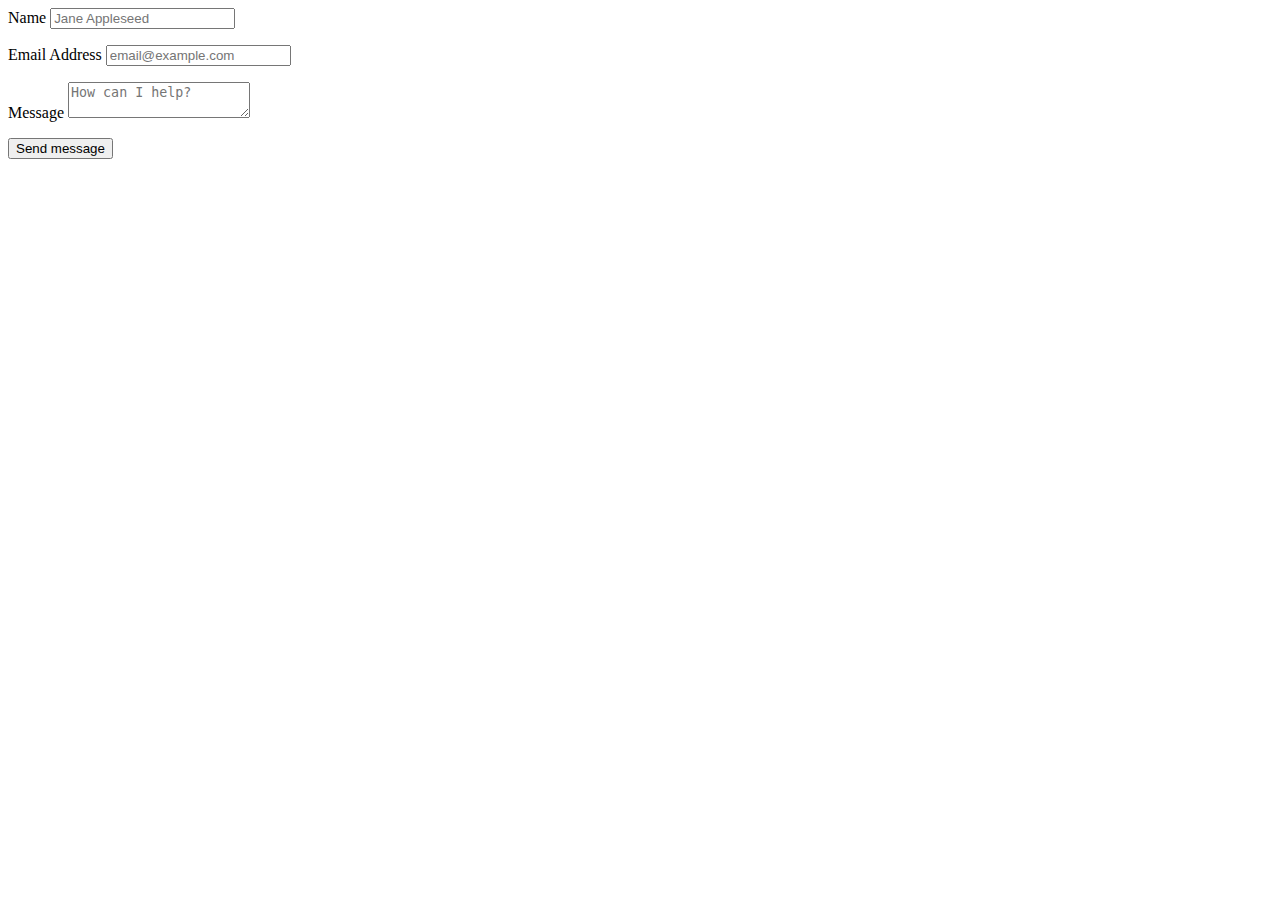
==== index.html @ 5d189560 "new commit" ====
<!DOCTYPE html>
<html lang="fr">

<head>
    <meta charset="UTF-8">
    <meta http-equiv="X-UA-Compatible" content="IE=edge">
    <meta name="viewport" content="width=device-width, initial-scale=1.0">
    <link rel="stylesheet" href="scss/main.css">
    <title>Minimalist-Porfolio</title>
</head>

<body>
    <form action="https://formspree.io/f/xqkweqgz" method="POST">
        <label>
          Name
          <input class="input" type="text" name="name" placeholder="Jane Appleseed" required>
        <p class="required"></p>
        </label>
        <label>
        Email Address
        <input class="input" type="email" name="mail" placeholder="email@example.com" required>
        <p class="required"></p>
        </label>
        <label>
        Message
        <textarea class="input" type="text" maxlength="150" minlength="1" name="message" placeholder="How can I help?" required ></textarea>
        <p class="required"></p>
        </label>
        <button class="button-form" type="submit">Send message</button>
    </form>
</body>

<script src="/js/app.js"></script>

</html>
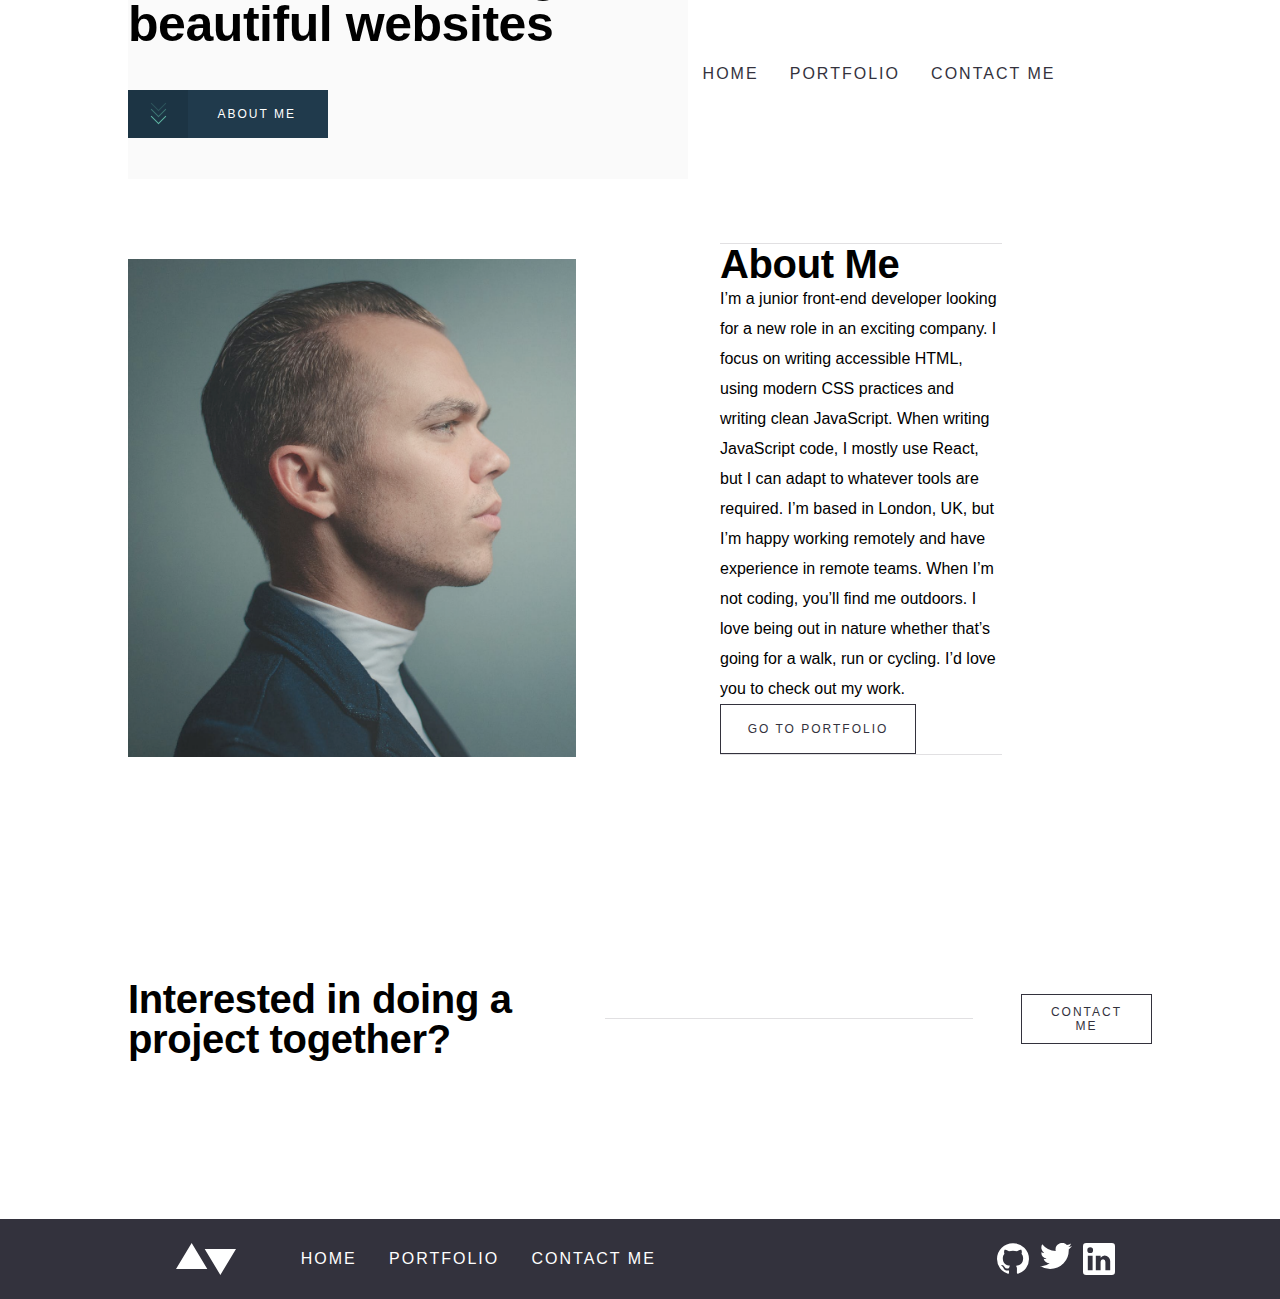
==== commit ef23e520: "addind more html pages and continuing to work on the site" ====
--- a/index.html
+++ b/index.html
@@ -6,29 +6,92 @@
     <meta http-equiv="X-UA-Compatible" content="IE=edge">
     <meta name="viewport" content="width=device-width, initial-scale=1.0">
     <link rel="stylesheet" href="scss/main.css">
-    <title>Minimalist-Porfolio</title>
+    <title>Minimalist-Porfolio-Thiertant</title>
 </head>
 
 <body>
-    <form action="https://formspree.io/f/xqkweqgz" method="POST">
-        <label>
-          Name
-          <input class="input" type="text" name="name" placeholder="Jane Appleseed" required>
-        <p class="required"></p>
-        </label>
-        <label>
-        Email Address
-        <input class="input" type="email" name="mail" placeholder="email@example.com" required>
-        <p class="required"></p>
-        </label>
-        <label>
-        Message
-        <textarea class="input" type="text" maxlength="150" minlength="1" name="message" placeholder="How can I help?" required ></textarea>
-        <p class="required"></p>
-        </label>
-        <button class="button-form" type="submit">Send message</button>
-    </form>
+    <header>
+        <nav>
+            <div class="nav-logo"></div>
+            <ul class="menu-list">
+                <li class="menu-items">
+                    <a href="index.html">Home</a>
+                </li>
+                <li class="menu-items">
+                    <a href="portofolio.html">Portfolio</a>
+                </li>
+                <li class="menu-items">
+                    <a href="#">Contact me</a>
+                </li>
+            </ul>
+        </nav>
+
+
+        <section class="hero">
+            <div class="hero_container">
+                <div class="hero_figure_container">
+                    <figure>
+                        <img src="ressources/img/Home/Bitmap@2X.png" alt="A computer screen with graphs">
+                    </figure>
+                    <div class="hero_text_container">
+                        <h1>Hey, I’m Alex Spencer and I love building beautiful websites</h1>
+                        <button class="button">
+                        <div class="arrow-button-wrapper">
+                            <span class="arrow-button arrow-button-top"></span>
+                            <span class="arrow-button arrow-button-mid"></span>
+                            <span class="arrow-button arrow-button-bot"></span>
+                        </div>
+                        <p>About me</p>
+                    </button>
+                    </div>
+                </div>
+            </div>
+        </section>
+    </header>
+
+    <section class="about_container container">
+        <div class="about_picture">
+            <figure>
+                <img src="ressources/img/Home/about_pic_2x.png" alt="A photo of me">
+            </figure>
+        </div>
+        <div class="about_content">
+            <h2 class="about_title">About Me</h2>
+            <p>I’m a junior front-end developer looking for a new role in an exciting company. I focus on writing accessible HTML, using modern CSS practices and writing clean JavaScript. When writing JavaScript code, I mostly use React, but I can adapt
+                to whatever tools are required. I’m based in London, UK, but I’m happy working remotely and have experience in remote teams. When I’m not coding, you’ll find me outdoors. I love being out in nature whether that’s going for a walk, run
+                or cycling. I’d love you to check out my work.</p>
+            <button class="button-secondary">Go to Portfolio</button>
+        </div>
+    </section>
+    <section class="interested_container container">
+        <h2>Interested in doing a project together?</h2>
+        <span></span>
+        <button class="button-secondary">Contact me</button>
+    </section>
+    <footer>
+        <section class="footer-left-container">
+            <div class="footer-logo"></div>
+            <ul class="footer-list"></ul>
+            <li class="footer-items">
+                <a href="#">Home</a>
+            </li>
+            <li class="footer-items">
+                <a href="#">Portfolio</a>
+            </li>
+            <li class="footer-items">
+                <a href="#">Contact me</a>
+            </li>
+            </ul>
+        </section>
+        <section class="footer-social">
+            <div class="footer-social-item git"></div>
+            <div class="footer-social-item twitter"></div>
+            <div class="footer-social-item linkedin"></div>
+        </section>
+    </footer>
 </body>
+
+
 
 <script src="/js/app.js"></script>
 
--- a/scss/main.css
+++ b/scss/main.css
@@ -0,0 +1,690 @@
+/* Extra small devices (phones, 600px and down) */
+/* Medium devices (landscape tablets, 768px and up) */
+/* Large devices (laptops/desktops, 992px and up) */
+/* Extra large devices (large laptops and desktops, 1200px and up) */
+*,
+*:before,
+*:after {
+  -webkit-box-sizing: border-box;
+          box-sizing: border-box;
+}
+
+html,
+body,
+div,
+span,
+object,
+iframe,
+figure,
+h1,
+h2,
+h3,
+h4,
+h5,
+h6,
+p,
+blockquote,
+pre,
+a,
+code,
+em,
+img,
+small,
+strike,
+strong,
+sub,
+sup,
+tt,
+b,
+u,
+i,
+ol,
+ul,
+li,
+fieldset,
+form,
+label,
+table,
+caption,
+tbody,
+tfoot,
+thead,
+tr,
+th,
+td,
+main,
+canvas,
+embed,
+footer,
+header,
+nav,
+section,
+video {
+  margin: 0;
+  padding: 0;
+  border: 0;
+  font-size: 100%;
+  font: inherit;
+  vertical-align: baseline;
+  text-rendering: optimizeLegibility;
+  -webkit-font-smoothing: antialiased;
+  -webkit-text-size-adjust: none;
+     -moz-text-size-adjust: none;
+      -ms-text-size-adjust: none;
+          text-size-adjust: none;
+}
+
+footer,
+header,
+nav,
+section,
+main {
+  display: block;
+}
+
+body {
+  line-height: 1;
+}
+
+ol,
+ul,
+li {
+  list-style: none;
+}
+
+a {
+  text-decoration: none;
+  color: inherit;
+}
+
+blockquote,
+q {
+  quotes: none;
+}
+
+blockquote:before,
+blockquote:after,
+q:before,
+q:after {
+  content: '';
+  content: none;
+}
+
+table {
+  border-collapse: collapse;
+  border-spacing: 0;
+}
+
+input {
+  -webkit-appearance: none;
+  border-radius: 0;
+}
+
+.container {
+  width: 80%;
+  margin: auto;
+}
+
+[role="button"],
+input[type="submit"],
+input[type="reset"],
+input[type="button"],
+button {
+  -webkit-box-sizing: content-box;
+  box-sizing: content-box;
+}
+
+/* Reset `button` and button-style `input` default styles */
+input[type="submit"],
+input[type="reset"],
+input[type="button"],
+button {
+  background: none;
+  border: 0;
+  color: inherit;
+  /* cursor: default; */
+  font: inherit;
+  line-height: normal;
+  overflow: visible;
+  padding: 0;
+  -webkit-appearance: button;
+  /* for input */
+  -webkit-user-select: none;
+  /* for button */
+  -moz-user-select: none;
+  -ms-user-select: none;
+}
+
+input::-moz-focus-inner,
+button::-moz-focus-inner {
+  border: 0;
+  padding: 0;
+}
+
+h1 {
+  font-family: "Ibarra Real Nova", sans-serif;
+  font-weight: bold;
+  font-size: 50px;
+  line-height: 50px;
+  letter-spacing: -0.45px;
+}
+
+h2 {
+  font-family: "Ibarra Real Nova", sans-serif;
+  font-weight: bold;
+  font-size: 40px;
+  line-height: 40px;
+  letter-spacing: -0.36px;
+}
+
+h3 {
+  font-family: "Ibarra Real Nova", sans-serif;
+  font-weight: normal;
+  font-size: 32px;
+  line-height: 36px;
+  letter-spacing: -0.29px;
+}
+
+body {
+  font-family: "Public Sans", sans-serif;
+  font-weight: normal;
+  font-size: 16px;
+  line-height: 30px;
+  letter-spacing: 0;
+}
+
+.menu-items {
+  font-family: "Public Sans", sans-serif;
+  letter-spacing: 2px;
+  color: #33323D;
+  text-transform: uppercase;
+}
+
+.menu-items:hover {
+  color: #5FB4A2;
+  -webkit-transition: .1s;
+  transition: .1s;
+}
+
+.footer-items {
+  font-family: "Public Sans", sans-serif;
+  letter-spacing: 2px;
+  color: #FFFFFF;
+  text-transform: uppercase;
+}
+
+.footer-items:hover {
+  color: #5FB4A2;
+  -webkit-transition: .1s;
+  transition: .1s;
+}
+
+.button {
+  display: -webkit-box;
+  display: -ms-flexbox;
+  display: flex;
+  -webkit-box-align: center;
+      -ms-flex-align: center;
+          align-items: center;
+  -webkit-box-pack: justify;
+      -ms-flex-pack: justify;
+          justify-content: space-between;
+  width: 200px;
+  height: 48px;
+  background-color: #203A4C;
+  text-align: center;
+  font: normal normal normal 12px/14px "Public Sans", sans-serif;
+  letter-spacing: 2px;
+  color: #FFFFFF;
+  text-transform: uppercase;
+  cursor: pointer;
+}
+
+.button:hover {
+  background-color: #5FB4A2;
+  -webkit-transition: .2s;
+  transition: .2s;
+}
+
+.button .arrow-button-wrapper {
+  display: -webkit-box;
+  display: -ms-flexbox;
+  display: flex;
+  -webkit-box-orient: vertical;
+  -webkit-box-direction: normal;
+      -ms-flex-direction: column;
+          flex-direction: column;
+  -webkit-box-align: center;
+      -ms-flex-align: center;
+          align-items: center;
+  height: 100%;
+  width: 30%;
+  position: relative;
+}
+
+.button .arrow-button-wrapper .arrow-button {
+  position: absolute;
+  border: solid;
+  border-width: 0 1px 1px 0;
+  border-color: #5FB4A2;
+  opacity: .5;
+  padding: 5px;
+  transform: rotate(45deg);
+  -webkit-transform: rotate(45deg);
+}
+
+.button .arrow-button-wrapper .arrow-button-top {
+  opacity: .25;
+  top: 8px;
+}
+
+.button .arrow-button-wrapper .arrow-button-mid {
+  opacity: .5;
+  top: 14px;
+}
+
+.button .arrow-button-wrapper .arrow-button-bot {
+  opacity: 1;
+  top: 21px;
+}
+
+.button p {
+  margin-right: 2rem;
+  text-align: center;
+  font: normal normal normal 12px/14px "Public Sans", sans-serif;
+  letter-spacing: 2px;
+  color: #FFFFFF;
+  text-transform: uppercase;
+}
+
+.arrow-button-wrapper::before {
+  content: "";
+  display: block;
+  height: 100%;
+  width: 100%;
+  background-color: #000000;
+  opacity: .1;
+}
+
+.button:hover .arrow-button {
+  border-color: #FFFFFF;
+  -webkit-transition: .2s;
+  transition: .2s;
+}
+
+.button-secondary {
+  width: 162px;
+  height: 48px;
+  border: 1px solid #33323D;
+  font: normal normal normal 12px/14px "Public Sans", sans-serif;
+  letter-spacing: 2px;
+  padding: 0 1rem;
+  color: #33323D;
+  text-align: center;
+  text-transform: uppercase;
+  cursor: pointer;
+}
+
+.button-secondary:hover {
+  background: #33323D 0% 0% no-repeat padding-box;
+  color: #FFFFFF;
+  -webkit-transition: .2s;
+  transition: .2s;
+}
+
+.button-form {
+  background-color: #203A4C;
+  width: 200px;
+  height: 48px;
+  font: normal normal normal 12px/14px "Public Sans", sans-serif;
+  text-transform: uppercase;
+  letter-spacing: 2px;
+  color: #FFFFFF;
+  cursor: pointer;
+}
+
+.button-form:hover {
+  background-color: #FFFFFF;
+  color: #203A4C;
+  -webkit-transition: .2s;
+  transition: .2s;
+  border: 1px solid #203A4C;
+}
+
+label {
+  letter-spacing: 0px;
+  color: #33323D;
+  font-weight: bold;
+}
+
+textarea {
+  resize: none;
+}
+
+input,
+textarea {
+  outline: none;
+  background-color: rgba(51, 50, 61, 0.1);
+  border: none;
+}
+
+textarea:valid,
+input:valid {
+  border: 1px solid #5FB4A2;
+}
+
+[required] {
+  border: 1px solid #F43030;
+}
+
+.required {
+  color: #F43030;
+  font-size: 10px;
+  visibility: visible;
+}
+
+input:invalid + p::before,
+textarea:invalid + p::before {
+  content: 'This field is required';
+  color: red;
+}
+
+.hero .hero_container {
+  display: -webkit-box;
+  display: -ms-flexbox;
+  display: flex;
+  -webkit-box-orient: vertical;
+  -webkit-box-direction: normal;
+      -ms-flex-direction: column;
+          flex-direction: column;
+}
+
+.hero .hero_figure_container {
+  position: relative;
+}
+
+.hero figure {
+  display: -webkit-box;
+  display: -ms-flexbox;
+  display: flex;
+  -webkit-box-pack: center;
+      -ms-flex-pack: center;
+          justify-content: center;
+}
+
+.hero figure > img {
+  width: 80%;
+}
+
+.hero .hero_text_container {
+  position: absolute;
+  display: -webkit-box;
+  display: -ms-flexbox;
+  display: flex;
+  -webkit-box-orient: vertical;
+  -webkit-box-direction: normal;
+      -ms-flex-direction: column;
+          flex-direction: column;
+  -webkit-box-pack: space-evenly;
+      -ms-flex-pack: space-evenly;
+          justify-content: space-evenly;
+  height: 20rem;
+  width: 35rem;
+  background-color: #FAFAFA;
+  bottom: 0;
+  left: 10%;
+}
+
+.about_container {
+  margin-top: 5rem;
+  display: -webkit-box;
+  display: -ms-flexbox;
+  display: flex;
+}
+
+.about_container .about_picture > figure > img {
+  width: 35vw;
+}
+
+.about_container .about_content {
+  display: -webkit-box;
+  display: -ms-flexbox;
+  display: flex;
+  -webkit-box-orient: vertical;
+  -webkit-box-direction: normal;
+      -ms-flex-direction: column;
+          flex-direction: column;
+  -ms-flex-pack: distribute;
+      justify-content: space-around;
+  width: 40%;
+  margin-left: 5rem;
+  margin-top: -5rem;
+  padding: 4rem;
+}
+
+.about_content::before {
+  content: "";
+  display: block;
+  width: 100%;
+  height: 1px;
+  background-color: #33323D;
+  opacity: .15;
+}
+
+.about_content::after {
+  content: "";
+  display: block;
+  width: 100%;
+  height: 1px;
+  background-color: #33323D;
+  opacity: .15;
+}
+
+.interested_container {
+  margin-top: 10rem;
+  display: -webkit-box;
+  display: -ms-flexbox;
+  display: flex;
+  -webkit-box-pack: justify;
+      -ms-flex-pack: justify;
+          justify-content: space-between;
+  -webkit-box-align: center;
+      -ms-flex-align: center;
+          align-items: center;
+  margin-bottom: 10rem;
+}
+
+.interested_container span {
+  content: "";
+  display: block;
+  width: 60%;
+  height: 1px;
+  margin: 0rem 3rem;
+  background-color: #33323D;
+  opacity: .15;
+}
+
+.wrapper {
+  margin-top: 5rem;
+  display: -webkit-box;
+  display: -ms-flexbox;
+  display: flex;
+  -webkit-box-pack: space-evenly;
+      -ms-flex-pack: space-evenly;
+          justify-content: space-evenly;
+}
+
+.wrapper .picture > figure > img {
+  width: 35vw;
+}
+
+.wrapper .content {
+  display: -webkit-box;
+  display: -ms-flexbox;
+  display: flex;
+  -webkit-box-orient: vertical;
+  -webkit-box-direction: normal;
+      -ms-flex-direction: column;
+          flex-direction: column;
+  -ms-flex-pack: distribute;
+      justify-content: space-around;
+  width: 30%;
+  margin-top: -5rem;
+  padding: 2rem;
+}
+
+.content::before {
+  content: "";
+  display: block;
+  width: 100%;
+  height: 1px;
+  background-color: #33323D;
+  opacity: .15;
+}
+
+.content::after {
+  content: "";
+  display: block;
+  width: 100%;
+  height: 1px;
+  background-color: #33323D;
+  opacity: .15;
+}
+
+.wrapper:nth-child(even) {
+  -webkit-box-orient: horizontal;
+  -webkit-box-direction: reverse;
+      -ms-flex-direction: row-reverse;
+          flex-direction: row-reverse;
+}
+
+.interested_container {
+  margin-top: 10rem;
+  display: -webkit-box;
+  display: -ms-flexbox;
+  display: flex;
+  -webkit-box-pack: justify;
+      -ms-flex-pack: justify;
+          justify-content: space-between;
+  -webkit-box-align: center;
+      -ms-flex-align: center;
+          align-items: center;
+  margin-bottom: 10rem;
+}
+
+.interested_container span {
+  content: "";
+  display: block;
+  width: 60%;
+  height: 1px;
+  margin: 0rem 3rem;
+  background-color: #33323D;
+  opacity: .15;
+}
+
+nav {
+  width: 100%;
+  height: 9.3rem;
+  background-color: transparent;
+  display: -webkit-box;
+  display: -ms-flexbox;
+  display: flex;
+  -ms-flex-pack: distribute;
+      justify-content: space-around;
+  -webkit-box-align: center;
+      -ms-flex-align: center;
+          align-items: center;
+}
+
+nav .nav-logo {
+  height: 2rem;
+  width: 3.75rem;
+  background-image: url(/ressources/img/Home/Combined-Shape.svg);
+  background-size: contain;
+  background-repeat: no-repeat;
+}
+
+nav .menu-list {
+  width: 30%;
+  display: -webkit-box;
+  display: -ms-flexbox;
+  display: flex;
+  -ms-flex-pack: distribute;
+      justify-content: space-around;
+}
+
+footer {
+  width: 100%;
+  height: 5rem;
+  background-color: #33323D;
+  display: -webkit-box;
+  display: -ms-flexbox;
+  display: flex;
+  -webkit-box-pack: justify;
+      -ms-flex-pack: justify;
+          justify-content: space-between;
+  -webkit-box-align: center;
+      -ms-flex-align: center;
+          align-items: center;
+}
+
+footer .footer-left-container {
+  margin-left: 10rem;
+  display: -webkit-box;
+  display: -ms-flexbox;
+  display: flex;
+  width: 40%;
+  -ms-flex-pack: distribute;
+      justify-content: space-around;
+  -webkit-box-align: center;
+      -ms-flex-align: center;
+          align-items: center;
+}
+
+footer .footer-left-container .footer-logo {
+  height: 2rem;
+  width: 3.75rem;
+  background-image: url(/ressources/img/Home/Combined-Shape2.svg);
+  background-size: contain;
+  background-repeat: no-repeat;
+}
+
+footer .footer-social {
+  margin-right: 10rem;
+  width: 10%;
+  display: -webkit-box;
+  display: -ms-flexbox;
+  display: flex;
+  -ms-flex-pack: distribute;
+      justify-content: space-around;
+  -webkit-box-align: center;
+      -ms-flex-align: center;
+          align-items: center;
+}
+
+footer .footer-social .footer-social-item {
+  height: 2rem;
+  width: 2rem;
+  background-size: contain;
+  background-repeat: no-repeat;
+}
+
+footer .footer-social .footer-social-item:hover {
+  -webkit-transform: scale(1.1) rotate(5deg);
+          transform: scale(1.1) rotate(5deg);
+  -webkit-transition: .2s;
+  transition: .2s;
+}
+
+footer .footer-social .git {
+  background-image: url(/ressources/img/Home/Path.svg);
+}
+
+footer .footer-social .twitter {
+  background-image: url(/ressources/img/Home/Path-1.svg);
+}
+
+footer .footer-social .linkedin {
+  background-image: url(/ressources/img/Home/Shape.svg);
+}
+/*# sourceMappingURL=main.css.map */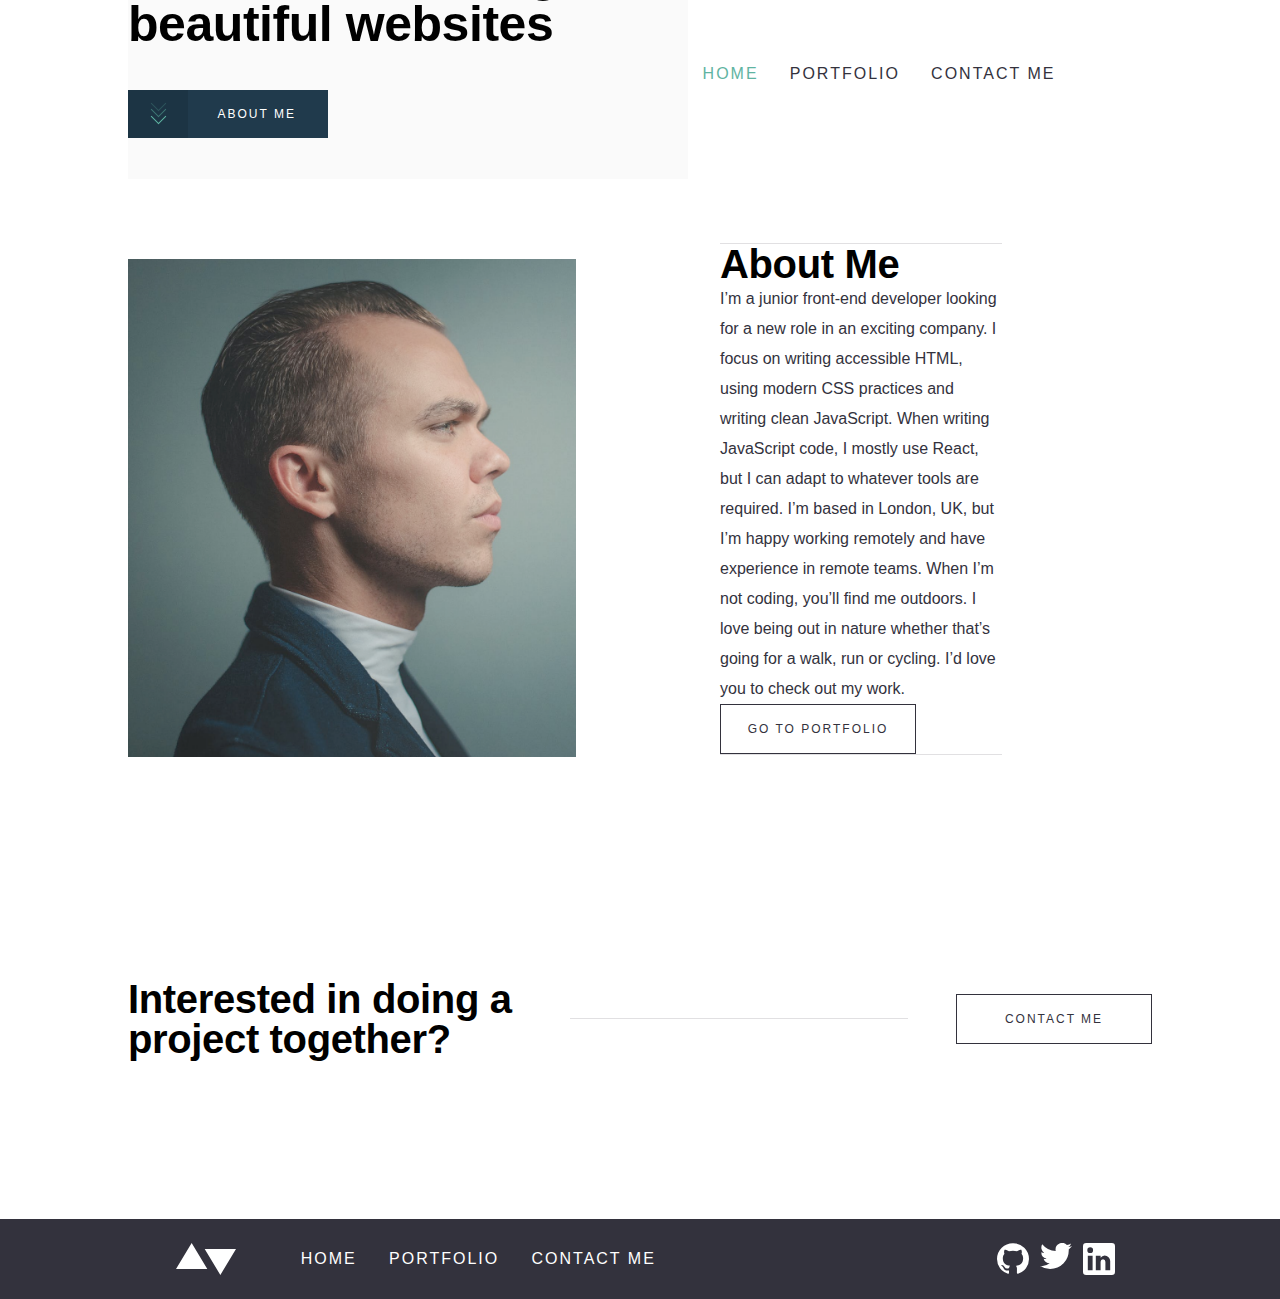
==== commit acad1d95: "full desktop finish" ====
--- a/index.html
+++ b/index.html
@@ -15,13 +15,13 @@
             <div class="nav-logo"></div>
             <ul class="menu-list">
                 <li class="menu-items">
-                    <a href="index.html">Home</a>
+                    <a href="index.html" class="active">Home</a>
                 </li>
                 <li class="menu-items">
                     <a href="portofolio.html">Portfolio</a>
                 </li>
                 <li class="menu-items">
-                    <a href="#">Contact me</a>
+                    <a href="contact.html">Contact me</a>
                 </li>
             </ul>
         </nav>
@@ -35,7 +35,8 @@
                     </figure>
                     <div class="hero_text_container">
                         <h1>Hey, I’m Alex Spencer and I love building beautiful websites</h1>
-                        <button class="button">
+                        <a href="#about">
+                            <button class="button">
                         <div class="arrow-button-wrapper">
                             <span class="arrow-button arrow-button-top"></span>
                             <span class="arrow-button arrow-button-mid"></span>
@@ -43,13 +44,14 @@
                         </div>
                         <p>About me</p>
                     </button>
+                        </a>
                     </div>
                 </div>
             </div>
         </section>
     </header>
 
-    <section class="about_container container">
+    <section id="about" class="about_container container">
         <div class="about_picture">
             <figure>
                 <img src="ressources/img/Home/about_pic_2x.png" alt="A photo of me">
@@ -60,33 +62,41 @@
             <p>I’m a junior front-end developer looking for a new role in an exciting company. I focus on writing accessible HTML, using modern CSS practices and writing clean JavaScript. When writing JavaScript code, I mostly use React, but I can adapt
                 to whatever tools are required. I’m based in London, UK, but I’m happy working remotely and have experience in remote teams. When I’m not coding, you’ll find me outdoors. I love being out in nature whether that’s going for a walk, run
                 or cycling. I’d love you to check out my work.</p>
-            <button class="button-secondary">Go to Portfolio</button>
+            <a href="portofolio.html">
+                <button class="button-secondary">Go to Portfolio</button>
+            </a>
         </div>
     </section>
     <section class="interested_container container">
         <h2>Interested in doing a project together?</h2>
         <span></span>
-        <button class="button-secondary">Contact me</button>
+        <a href="contact.html"> <button class="button-secondary">Contact me</button></a>
     </section>
     <footer>
         <section class="footer-left-container">
             <div class="footer-logo"></div>
             <ul class="footer-list"></ul>
             <li class="footer-items">
-                <a href="#">Home</a>
+                <a href="index.html">Home</a>
             </li>
             <li class="footer-items">
-                <a href="#">Portfolio</a>
+                <a href="portofolio.html">Portfolio</a>
             </li>
             <li class="footer-items">
-                <a href="#">Contact me</a>
+                <a href="contact.html">Contact me</a>
             </li>
             </ul>
         </section>
         <section class="footer-social">
-            <div class="footer-social-item git"></div>
-            <div class="footer-social-item twitter"></div>
-            <div class="footer-social-item linkedin"></div>
+            <a href="https://github.com/sebthiertant" target="_blank">
+                <div class="footer-social-item git"></div>
+            </a>
+            <a href="https://twitter.com/SebThiertant" target="_blank">
+                <div class="footer-social-item twitter"></div>
+            </a>
+            <a href="https://www.linkedin.com/in/s%C3%A9bastien-thiertant-715751bb/" target="_blank">
+                <div class="footer-social-item linkedin"></div>
+            </a>
         </section>
     </footer>
 </body>
--- a/scss/main.css
+++ b/scss/main.css
@@ -206,6 +206,15 @@
   transition: .1s;
 }
 
+p {
+  color: #33323D;
+}
+
+.used_tech {
+  color: #5FB4A2;
+  font-weight: bold;
+}
+
 .footer-items {
   font-family: "Public Sans", sans-serif;
   letter-spacing: 2px;
@@ -337,6 +346,7 @@
   width: 200px;
   height: 48px;
   font: normal normal normal 12px/14px "Public Sans", sans-serif;
+  border: 1px solid #203A4C;
   text-transform: uppercase;
   letter-spacing: 2px;
   color: #FFFFFF;
@@ -582,6 +592,384 @@
   opacity: .15;
 }
 
+.manage_header {
+  display: -webkit-box;
+  display: -ms-flexbox;
+  display: flex;
+  -webkit-box-pack: center;
+      -ms-flex-pack: center;
+          justify-content: center;
+}
+
+.manage_header img {
+  width: 85%;
+}
+
+.manage_content_container {
+  display: -webkit-box;
+  display: -ms-flexbox;
+  display: flex;
+}
+
+.manage_content_container .manage_content {
+  width: 40%;
+  padding: 3rem 5rem;
+  margin-top: 8rem;
+}
+
+.manage_content_container .manage_content h2 {
+  margin: 5rem 0 3rem 0;
+}
+
+.manage_content_container .manage_content p {
+  margin-bottom: 1.5rem;
+}
+
+.manage_content_container .manage_content button {
+  margin-bottom: 5rem;
+}
+
+.manage_content_container .content {
+  padding: 3rem 5rem 2rem 8rem;
+}
+
+.manage_content_container .manage_content_desc {
+  padding: 2rem 5rem 2rem 8rem;
+  width: 50%;
+  display: -webkit-box;
+  display: -ms-flexbox;
+  display: flex;
+  -webkit-box-orient: vertical;
+  -webkit-box-direction: normal;
+      -ms-flex-direction: column;
+          flex-direction: column;
+}
+
+.manage_content_container .manage_content_desc h3 {
+  margin: 4rem 0;
+}
+
+.manage_content_container .manage_content_desc span {
+  text-decoration: underline;
+}
+
+.manage_content_container .manage_content_desc img {
+  margin-top: 1rem;
+  width: 100%;
+}
+
+.bookmark_header {
+  display: -webkit-box;
+  display: -ms-flexbox;
+  display: flex;
+  -webkit-box-pack: center;
+      -ms-flex-pack: center;
+          justify-content: center;
+}
+
+.bookmark_header img {
+  width: 85%;
+}
+
+.bookmark_content_container {
+  display: -webkit-box;
+  display: -ms-flexbox;
+  display: flex;
+}
+
+.bookmark_content_container .bookmark_content {
+  width: 40%;
+  padding: 3rem 5rem;
+  margin-top: 8rem;
+}
+
+.bookmark_content_container .bookmark_content h2 {
+  margin: 5rem 0 3rem 0;
+}
+
+.bookmark_content_container .bookmark_content p {
+  margin-bottom: 1.5rem;
+}
+
+.bookmark_content_container .bookmark_content button {
+  margin-bottom: 5rem;
+}
+
+.bookmark_content_container .content {
+  padding: 3rem 5rem 2rem 8rem;
+}
+
+.bookmark_content_container .bookmark_content_desc {
+  padding: 2rem 5rem 2rem 8rem;
+  width: 50%;
+  display: -webkit-box;
+  display: -ms-flexbox;
+  display: flex;
+  -webkit-box-orient: vertical;
+  -webkit-box-direction: normal;
+      -ms-flex-direction: column;
+          flex-direction: column;
+}
+
+.bookmark_content_container .bookmark_content_desc h3 {
+  margin: 4rem 0;
+}
+
+.bookmark_content_container .bookmark_content_desc span {
+  text-decoration: underline;
+}
+
+.bookmark_content_container .bookmark_content_desc img {
+  margin-top: 1rem;
+  width: 100%;
+}
+
+.insure_header {
+  display: -webkit-box;
+  display: -ms-flexbox;
+  display: flex;
+  -webkit-box-pack: center;
+      -ms-flex-pack: center;
+          justify-content: center;
+}
+
+.insure_header img {
+  width: 85%;
+}
+
+.insure_content_container {
+  display: -webkit-box;
+  display: -ms-flexbox;
+  display: flex;
+}
+
+.insure_content_container .insure_content {
+  width: 40%;
+  padding: 3rem 5rem;
+  margin-top: 8rem;
+}
+
+.insure_content_container .insure_content h2 {
+  margin: 5rem 0 3rem 0;
+}
+
+.insure_content_container .insure_content p {
+  margin-bottom: 1.5rem;
+}
+
+.insure_content_container .insure_content button {
+  margin-bottom: 5rem;
+}
+
+.insure_content_container .content {
+  padding: 3rem 5rem 2rem 8rem;
+}
+
+.insure_content_container .insure_content_desc {
+  padding: 2rem 5rem 2rem 8rem;
+  width: 50%;
+  display: -webkit-box;
+  display: -ms-flexbox;
+  display: flex;
+  -webkit-box-orient: vertical;
+  -webkit-box-direction: normal;
+      -ms-flex-direction: column;
+          flex-direction: column;
+}
+
+.insure_content_container .insure_content_desc h3 {
+  margin: 4rem 0;
+}
+
+.insure_content_container .insure_content_desc span {
+  text-decoration: underline;
+}
+
+.insure_content_container .insure_content_desc img {
+  margin-top: 1rem;
+  width: 100%;
+}
+
+.fylo_header {
+  display: -webkit-box;
+  display: -ms-flexbox;
+  display: flex;
+  -webkit-box-pack: center;
+      -ms-flex-pack: center;
+          justify-content: center;
+}
+
+.fylo_header img {
+  width: 85%;
+}
+
+.fylo_content_container {
+  display: -webkit-box;
+  display: -ms-flexbox;
+  display: flex;
+}
+
+.fylo_content_container .fylo_content {
+  width: 40%;
+  padding: 3rem 5rem;
+  margin-top: 8rem;
+}
+
+.fylo_content_container .fylo_content h2 {
+  margin: 5rem 0 3rem 0;
+}
+
+.fylo_content_container .fylo_content p {
+  margin-bottom: 1.5rem;
+}
+
+.fylo_content_container .fylo_content button {
+  margin-bottom: 5rem;
+}
+
+.fylo_content_container .content {
+  padding: 3rem 5rem 2rem 8rem;
+}
+
+.fylo_content_container .fylo_content_desc {
+  padding: 2rem 5rem 2rem 8rem;
+  width: 50%;
+  display: -webkit-box;
+  display: -ms-flexbox;
+  display: flex;
+  -webkit-box-orient: vertical;
+  -webkit-box-direction: normal;
+      -ms-flex-direction: column;
+          flex-direction: column;
+}
+
+.fylo_content_container .fylo_content_desc h3 {
+  margin: 4rem 0;
+}
+
+.fylo_content_container .fylo_content_desc span {
+  text-decoration: underline;
+}
+
+.fylo_content_container .fylo_content_desc img {
+  margin-top: 1rem;
+  width: 100%;
+}
+
+.contact_content_container {
+  margin-top: 5rem;
+  display: -webkit-box;
+  display: -ms-flexbox;
+  display: flex;
+  -webkit-box-pack: space-evenly;
+      -ms-flex-pack: space-evenly;
+          justify-content: space-evenly;
+  border-top: 1px solid rgba(51, 50, 61, 0.15);
+  border-bottom: 1px solid rgba(51, 50, 61, 0.15);
+  padding: 3rem 0rem;
+}
+
+.contact_content_container h2 {
+  padding: 2rem 0rem;
+}
+
+.contact_content_container .contact_content_desc {
+  display: -webkit-box;
+  display: -ms-flexbox;
+  display: flex;
+  -webkit-box-orient: vertical;
+  -webkit-box-direction: normal;
+      -ms-flex-direction: column;
+          flex-direction: column;
+  width: 50%;
+}
+
+.contact_content_container .contact_content_desc p {
+  padding: 2rem 1rem;
+}
+
+.contact_content_container .contact_content_desc .social_wrapper {
+  width: 25%;
+  display: -webkit-box;
+  display: -ms-flexbox;
+  display: flex;
+  -webkit-box-pack: space-evenly;
+      -ms-flex-pack: space-evenly;
+          justify-content: space-evenly;
+  padding: 1rem .5rem;
+}
+
+.contact_content_container .contact_content_desc .social_wrapper a {
+  height: 2rem;
+  width: 2rem;
+  background-size: contain;
+  background-repeat: no-repeat;
+  -webkit-filter: brightness(0.2);
+          filter: brightness(0.2);
+}
+
+.contact_content_container .contact_content_desc .social_wrapper a:hover {
+  -webkit-filter: invert(100%);
+          filter: invert(100%);
+  -webkit-transition: .2s;
+  transition: .2s;
+}
+
+.contact_me_container {
+  margin-top: 5rem;
+  display: -webkit-box;
+  display: -ms-flexbox;
+  display: flex;
+  -webkit-box-pack: space-evenly;
+      -ms-flex-pack: space-evenly;
+          justify-content: space-evenly;
+  margin-bottom: 8rem;
+}
+
+.contact_me_container .contact_form_wrapper {
+  width: 50%;
+  display: -webkit-box;
+  display: -ms-flexbox;
+  display: flex;
+  -webkit-box-pack: center;
+      -ms-flex-pack: center;
+          justify-content: center;
+}
+
+.contact_me_container .contact_form_wrapper form {
+  display: -webkit-box;
+  display: -ms-flexbox;
+  display: flex;
+  -webkit-box-orient: vertical;
+  -webkit-box-direction: normal;
+      -ms-flex-direction: column;
+          flex-direction: column;
+}
+
+.contact_me_container .contact_form_wrapper form label {
+  width: 30vw;
+  display: -webkit-box;
+  display: -ms-flexbox;
+  display: flex;
+  -webkit-box-orient: vertical;
+  -webkit-box-direction: normal;
+      -ms-flex-direction: column;
+          flex-direction: column;
+}
+
+.contact_me_container .contact_form_wrapper form .input {
+  height: 8vh;
+  padding: 1rem;
+}
+
+.contact_me_container .contact_form_wrapper form .textarea {
+  height: 20vh;
+}
+
+.contact_me_container .contact_form_wrapper form button {
+  margin-top: 3rem;
+}
+
 nav {
   width: 100%;
   height: 9.3rem;
@@ -613,10 +1001,12 @@
       justify-content: space-around;
 }
 
-footer {
-  width: 100%;
-  height: 5rem;
-  background-color: #33323D;
+.active {
+  color: #5FB4A2;
+}
+
+.navigation_projects_container {
+  margin-top: 5rem;
   display: -webkit-box;
   display: -ms-flexbox;
   display: flex;
@@ -626,6 +1016,55 @@
   -webkit-box-align: center;
       -ms-flex-align: center;
           align-items: center;
+  border-top: 1px solid rgba(51, 50, 61, 0.15);
+  border-bottom: 1px solid rgba(51, 50, 61, 0.15);
+}
+
+.navigation_projects_container .arrow_wrapper {
+  padding: 2rem;
+  display: -webkit-box;
+  display: -ms-flexbox;
+  display: flex;
+  -webkit-box-align: center;
+      -ms-flex-align: center;
+          align-items: center;
+  width: 50%;
+  min-height: 100%;
+}
+
+.navigation_projects_container .arrow_wrapper p {
+  opacity: .5;
+}
+
+.navigation_projects_container .arrow_wrapper img {
+  margin: 0 1rem;
+  height: 2rem;
+  width: 2rem;
+  opacity: .7;
+  padding: .3rem;
+  cursor: pointer;
+}
+
+.navigation_projects_container .next_wrapper {
+  -webkit-box-pack: end;
+      -ms-flex-pack: end;
+          justify-content: flex-end;
+  border-left: 1px solid rgba(51, 50, 61, 0.15);
+}
+
+footer {
+  width: 100%;
+  height: 5rem;
+  background-color: #33323D;
+  display: -webkit-box;
+  display: -ms-flexbox;
+  display: flex;
+  -webkit-box-pack: justify;
+      -ms-flex-pack: justify;
+          justify-content: space-between;
+  -webkit-box-align: center;
+      -ms-flex-align: center;
+          align-items: center;
 }
 
 footer .footer-left-container {
@@ -676,15 +1115,15 @@
   transition: .2s;
 }
 
-footer .footer-social .git {
+.git {
   background-image: url(/ressources/img/Home/Path.svg);
 }
 
-footer .footer-social .twitter {
+.twitter {
   background-image: url(/ressources/img/Home/Path-1.svg);
 }
 
-footer .footer-social .linkedin {
+.linkedin {
   background-image: url(/ressources/img/Home/Shape.svg);
 }
 /*# sourceMappingURL=main.css.map */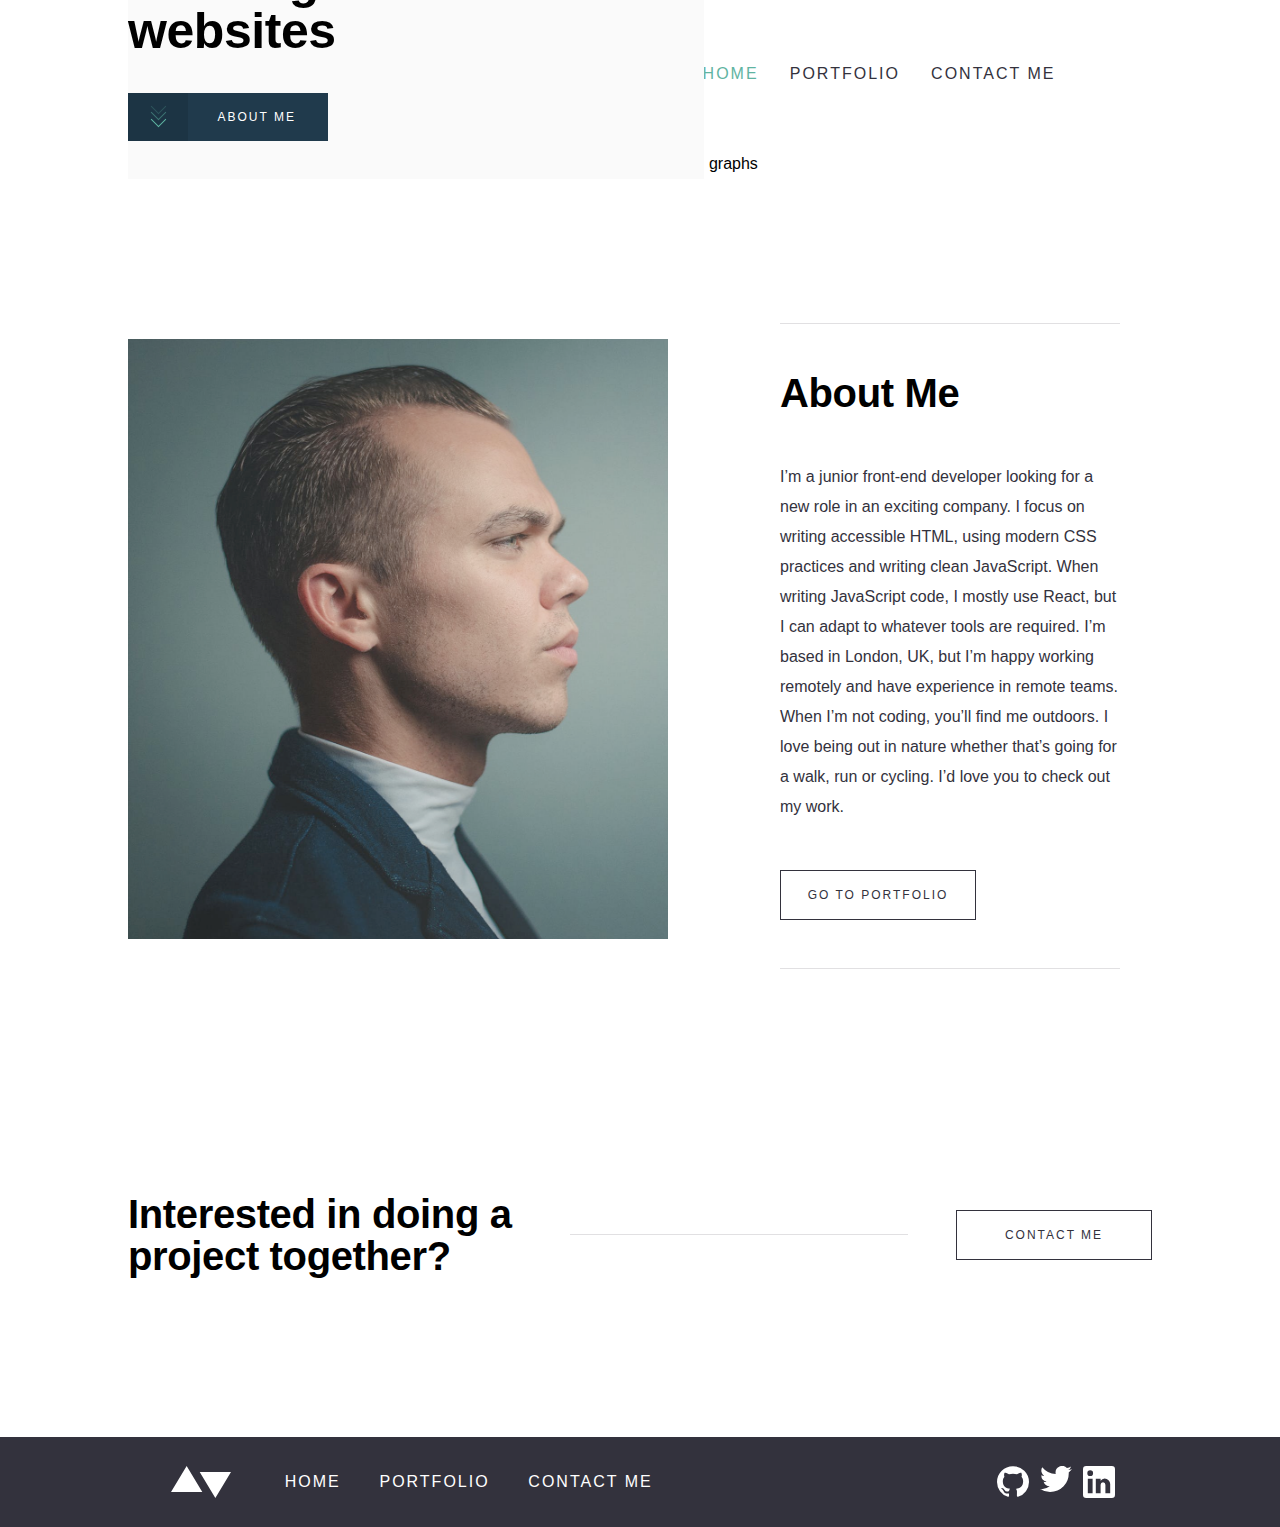
==== commit dee68682: "responsive home" ====
--- a/index.html
+++ b/index.html
@@ -15,13 +15,13 @@
             <div class="nav-logo"></div>
             <ul class="menu-list">
                 <li class="menu-items">
-                    <a href="index.html" class="active">Home</a>
+                    <a href="index.html" class="active" rel="noreferrer" rel="noopener">Home</a>
                 </li>
                 <li class="menu-items">
-                    <a href="portofolio.html">Portfolio</a>
+                    <a href="portofolio.html" rel="noreferrer" rel="noopener">Portfolio</a>
                 </li>
                 <li class="menu-items">
-                    <a href="contact.html">Contact me</a>
+                    <a href="contact.html" rel="noreferrer" rel="noopener">Contact me</a>
                 </li>
             </ul>
         </nav>
@@ -35,7 +35,7 @@
                     </figure>
                     <div class="hero_text_container">
                         <h1>Hey, I’m Alex Spencer and I love building beautiful websites</h1>
-                        <a href="#about">
+                        <a href="#about" rel="noreferrer" rel="noopener">
                             <button class="button">
                         <div class="arrow-button-wrapper">
                             <span class="arrow-button arrow-button-top"></span>
@@ -54,7 +54,8 @@
     <section id="about" class="about_container container">
         <div class="about_picture">
             <figure>
-                <img src="ressources/img/Home/about_pic_2x.png" alt="A photo of me">
+                <img srcset="ressources/img/Home/about_pic.png 1x, ressources/img/Home/about_pic_crop.png 1.5x ,ressources/img/Home/about_pic_2x.png 2x" src="ressources/img/Home/about_pic_2x.png" alt="A photo of me" loading="lazy">
+                <!-- <img src="ressources/img/Home/about_pic_2x.png" alt="A photo of me"> -->
             </figure>
         </div>
         <div class="about_content">
@@ -62,7 +63,7 @@
             <p>I’m a junior front-end developer looking for a new role in an exciting company. I focus on writing accessible HTML, using modern CSS practices and writing clean JavaScript. When writing JavaScript code, I mostly use React, but I can adapt
                 to whatever tools are required. I’m based in London, UK, but I’m happy working remotely and have experience in remote teams. When I’m not coding, you’ll find me outdoors. I love being out in nature whether that’s going for a walk, run
                 or cycling. I’d love you to check out my work.</p>
-            <a href="portofolio.html">
+            <a href="portofolio.html" rel="noreferrer" rel="noopener">
                 <button class="button-secondary">Go to Portfolio</button>
             </a>
         </div>
@@ -70,7 +71,7 @@
     <section class="interested_container container">
         <h2>Interested in doing a project together?</h2>
         <span></span>
-        <a href="contact.html"> <button class="button-secondary">Contact me</button></a>
+        <a href="contact.html"> <button class="button-secondary" rel="noreferrer" rel="noopener">Contact me</button></a>
     </section>
     <footer>
         <section class="footer-left-container">
@@ -88,13 +89,13 @@
             </ul>
         </section>
         <section class="footer-social">
-            <a href="https://github.com/sebthiertant" target="_blank">
+            <a href="https://github.com/sebthiertant" target="_blank" rel="noreferrer" rel="noopener">
                 <div class="footer-social-item git"></div>
             </a>
-            <a href="https://twitter.com/SebThiertant" target="_blank">
+            <a href="https://twitter.com/SebThiertant" target="_blank" rel="noreferrer" rel="noopener">
                 <div class="footer-social-item twitter"></div>
             </a>
-            <a href="https://www.linkedin.com/in/s%C3%A9bastien-thiertant-715751bb/" target="_blank">
+            <a href="https://www.linkedin.com/in/s%C3%A9bastien-thiertant-715751bb/" target="_blank" rel="noreferrer" rel="noopener">
                 <div class="footer-social-item linkedin"></div>
             </a>
         </section>
--- a/scss/main.css
+++ b/scss/main.css
@@ -169,11 +169,19 @@
   letter-spacing: -0.45px;
 }
 
+@media (max-width: 992px) {
+  h1 {
+    font-size: 40px;
+    line-height: 42px;
+    letter-spacing: -0.36px;
+  }
+}
+
 h2 {
   font-family: "Ibarra Real Nova", sans-serif;
   font-weight: bold;
   font-size: 40px;
-  line-height: 40px;
+  line-height: 42px;
   letter-spacing: -0.36px;
 }
 
@@ -183,6 +191,12 @@
   font-size: 32px;
   line-height: 36px;
   letter-spacing: -0.29px;
+}
+
+@media (max-width: 780px) {
+  h3 {
+    line-height: 42px;
+  }
 }
 
 body {
@@ -407,6 +421,16 @@
   -webkit-box-direction: normal;
       -ms-flex-direction: column;
           flex-direction: column;
+  margin-bottom: 10rem;
+}
+
+@media (max-width: 700px) {
+  .hero .hero_container {
+    -webkit-box-align: center;
+        -ms-flex-align: center;
+            align-items: center;
+    margin-bottom: 0;
+  }
 }
 
 .hero .hero_figure_container {
@@ -423,7 +447,9 @@
 }
 
 .hero figure > img {
-  width: 80%;
+  max-width: 80%;
+  -o-object-fit: cover;
+     object-fit: cover;
 }
 
 .hero .hero_text_container {
@@ -438,13 +464,56 @@
   -webkit-box-pack: space-evenly;
       -ms-flex-pack: space-evenly;
           justify-content: space-evenly;
-  height: 20rem;
-  width: 35rem;
+  height: 40vh;
+  width: 45vw;
   background-color: #FAFAFA;
   bottom: 0;
   left: 10%;
 }
 
+@media (max-width: 992px) {
+  .hero .hero_text_container {
+    left: 8%;
+  }
+}
+
+@media (max-width: 700px) {
+  .hero .hero_text_container {
+    position: inherit;
+    display: -webkit-box;
+    display: -ms-flexbox;
+    display: flex;
+    left: 0;
+    margin-top: 3rem;
+    width: 80%;
+    margin: auto;
+    -webkit-box-pack: inherit;
+        -ms-flex-pack: inherit;
+            justify-content: inherit;
+  }
+}
+
+.hero .hero_text_container h1 {
+  padding-right: 5rem;
+}
+
+@media (max-width: 992px) {
+  .hero .hero_text_container h1 {
+    height: -webkit-min-content;
+    height: -moz-min-content;
+    height: min-content;
+    padding: .5rem 2rem;
+    margin-top: 3rem;
+    margin-bottom: 2rem;
+  }
+}
+
+@media (max-width: 700px) {
+  .hero .hero_text_container h1 {
+    padding: 0;
+  }
+}
+
 .about_container {
   margin-top: 5rem;
   display: -webkit-box;
@@ -452,8 +521,33 @@
   display: flex;
 }
 
+@media (max-width: 700px) {
+  .about_container {
+    -webkit-box-orient: vertical;
+    -webkit-box-direction: normal;
+        -ms-flex-direction: column;
+            flex-direction: column;
+  }
+}
+
 .about_container .about_picture > figure > img {
-  width: 35vw;
+  height: 100%;
+  -o-object-fit: cover;
+     object-fit: cover;
+  -o-object-position: right;
+     object-position: right;
+}
+
+@media (max-width: 992px) {
+  .about_container .about_picture > figure > img {
+    max-width: 40vw;
+  }
+}
+
+@media (max-width: 700px) {
+  .about_container .about_picture > figure > img {
+    max-width: 80vw;
+  }
 }
 
 .about_container .about_content {
@@ -469,7 +563,27 @@
   width: 40%;
   margin-left: 5rem;
   margin-top: -5rem;
-  padding: 4rem;
+  padding: 4rem 2rem;
+}
+
+@media (max-width: 992px) {
+  .about_container .about_content {
+    padding: 4rem 0;
+  }
+}
+
+@media (max-width: 700px) {
+  .about_container .about_content {
+    width: 50vw;
+  }
+}
+
+.about_container .about_content h2 {
+  padding: 3rem 0;
+}
+
+.about_container .about_content button {
+  margin: 3rem 0;
 }
 
 .about_content::before {
@@ -502,6 +616,16 @@
       -ms-flex-align: center;
           align-items: center;
   margin-bottom: 10rem;
+}
+
+@media (max-width: 700px) {
+  .interested_container {
+    -webkit-box-orient: vertical;
+    -webkit-box-direction: normal;
+        -ms-flex-direction: column;
+            flex-direction: column;
+    text-align: center;
+  }
 }
 
 .interested_container span {
@@ -512,6 +636,18 @@
   margin: 0rem 3rem;
   background-color: #33323D;
   opacity: .15;
+}
+
+@media (max-width: 700px) {
+  .interested_container span {
+    display: none !important;
+  }
+}
+
+@media (max-width: 700px) {
+  .interested_container .button-secondary {
+    margin-top: 5rem;
+  }
 }
 
 .wrapper {
@@ -1054,7 +1190,7 @@
 
 footer {
   width: 100%;
-  height: 5rem;
+  height: 10vh;
   background-color: #33323D;
   display: -webkit-box;
   display: -ms-flexbox;
@@ -1067,6 +1203,19 @@
           align-items: center;
 }
 
+@media (max-width: 700px) {
+  footer {
+    padding: 3rem 0;
+    -webkit-box-orient: vertical;
+    -webkit-box-direction: normal;
+        -ms-flex-direction: column;
+            flex-direction: column;
+    height: -webkit-max-content;
+    height: -moz-max-content;
+    height: max-content;
+  }
+}
+
 footer .footer-left-container {
   margin-left: 10rem;
   display: -webkit-box;
@@ -1080,6 +1229,22 @@
           align-items: center;
 }
 
+@media (max-width: 992px) {
+  footer .footer-left-container {
+    width: 60%;
+    margin-left: 1rem;
+  }
+}
+
+@media (max-width: 700px) {
+  footer .footer-left-container {
+    -webkit-box-orient: vertical;
+    -webkit-box-direction: normal;
+        -ms-flex-direction: column;
+            flex-direction: column;
+  }
+}
+
 footer .footer-left-container .footer-logo {
   height: 2rem;
   width: 3.75rem;
@@ -1088,6 +1253,10 @@
   background-repeat: no-repeat;
 }
 
+footer .footer-left-container li {
+  padding: .5rem .5rem;
+}
+
 footer .footer-social {
   margin-right: 10rem;
   width: 10%;
@@ -1101,6 +1270,20 @@
           align-items: center;
 }
 
+@media (max-width: 1200px) {
+  footer .footer-social {
+    margin-right: 5rem;
+    width: 15%;
+  }
+}
+
+@media (max-width: 992px) {
+  footer .footer-social {
+    margin-right: 1rem;
+    width: 25%;
+  }
+}
+
 footer .footer-social .footer-social-item {
   height: 2rem;
   width: 2rem;
@@ -1115,6 +1298,12 @@
   transition: .2s;
 }
 
+@media (max-width: 700px) {
+  footer .footer-social .footer-social-item {
+    margin: 1rem .5rem;
+  }
+}
+
 .git {
   background-image: url(/ressources/img/Home/Path.svg);
 }
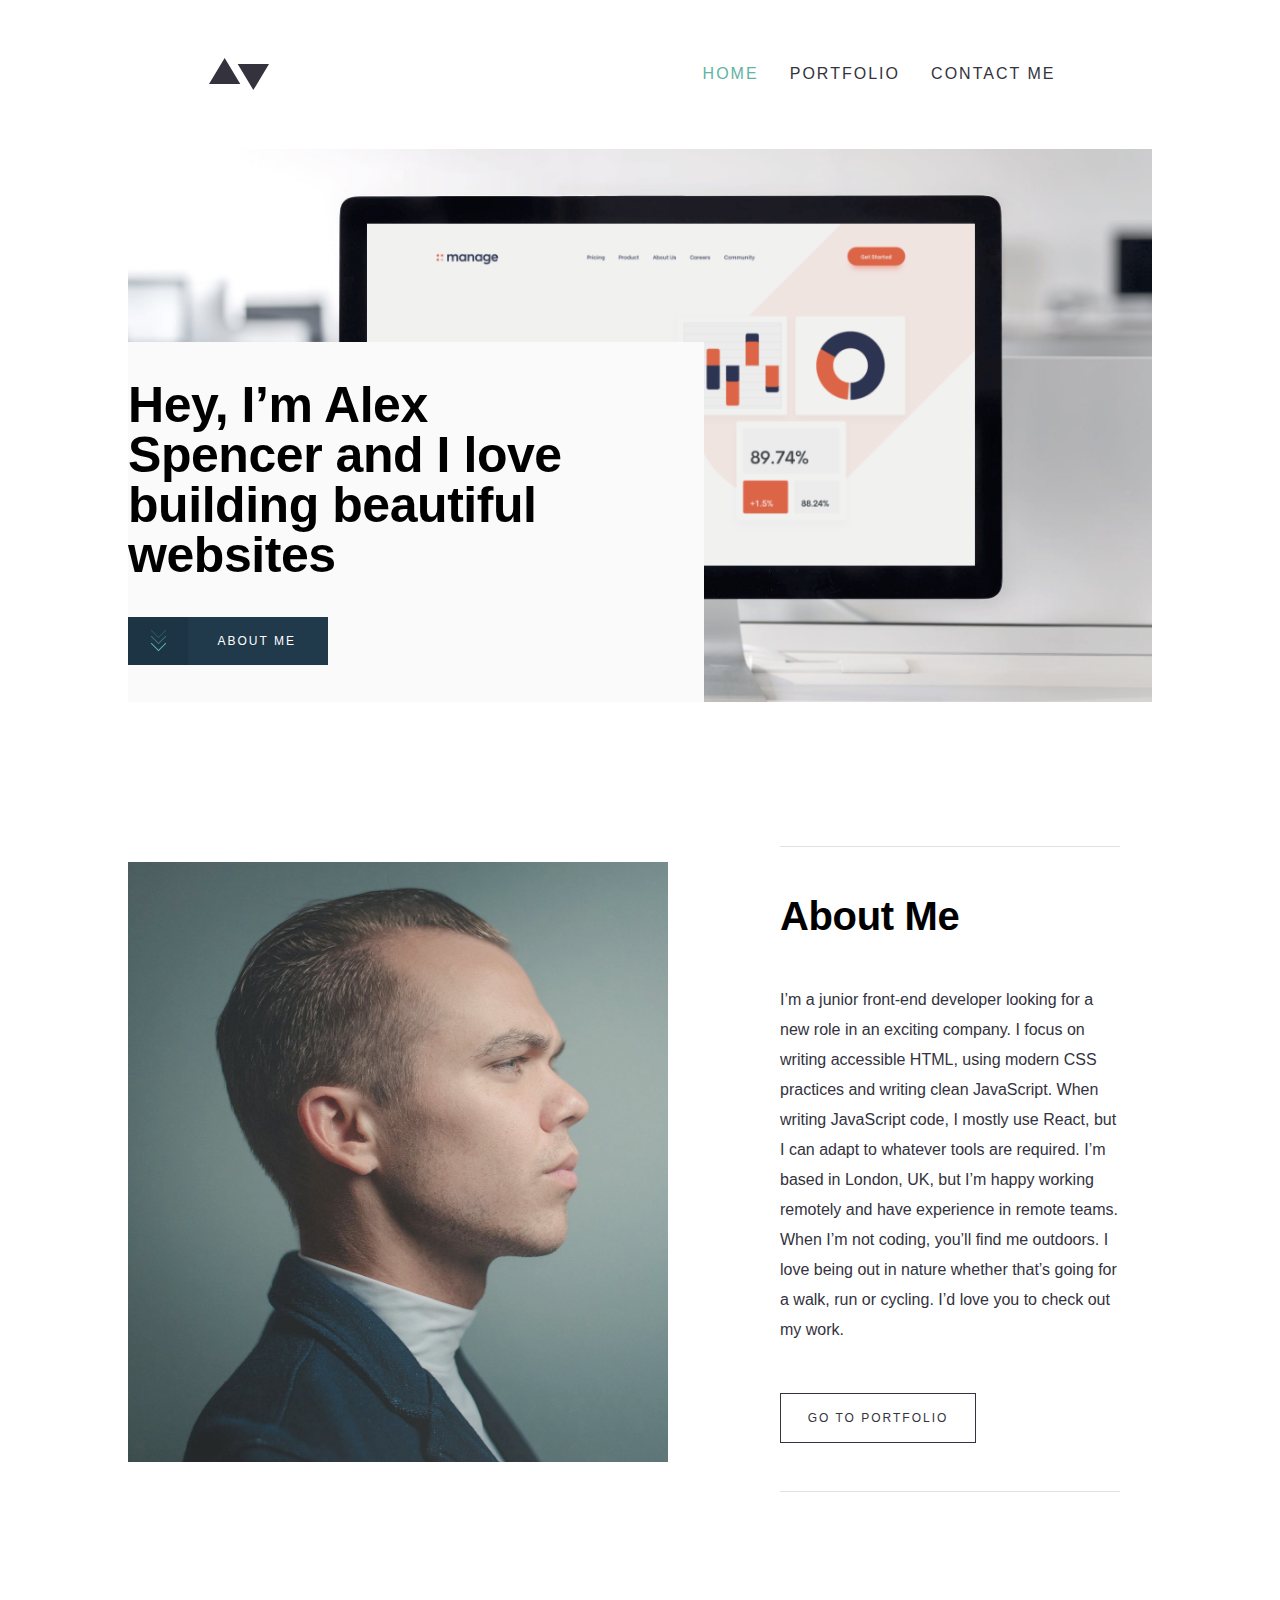
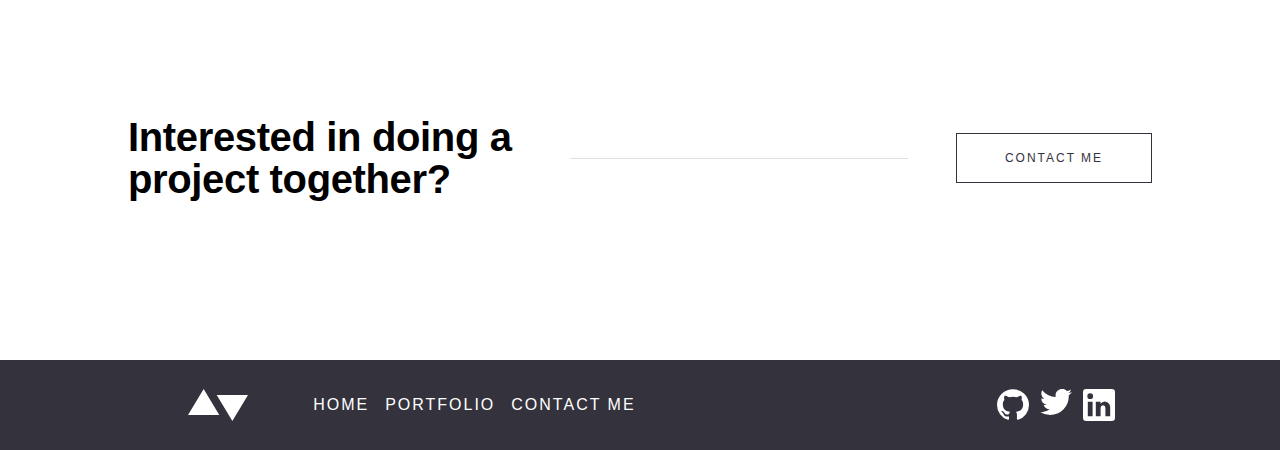
==== commit 62523d28: "responsive portfolio + manage but not satisfying arrow_nav" ====
--- a/index.html
+++ b/index.html
@@ -31,7 +31,7 @@
             <div class="hero_container">
                 <div class="hero_figure_container">
                     <figure>
-                        <img src="ressources/img/Home/Bitmap@2X.png" alt="A computer screen with graphs">
+                        <img srcset="ressources/img/Home/Bitmap.png 1x, ressources/img/Home/Bitmap@2X.png 2x" src="ressources/img/Home/Bitmap@2X.png" alt="A computer screen with graphs" loading="lazy">
                     </figure>
                     <div class="hero_text_container">
                         <h1>Hey, I’m Alex Spencer and I love building beautiful websites</h1>
@@ -76,16 +76,16 @@
     <footer>
         <section class="footer-left-container">
             <div class="footer-logo"></div>
-            <ul class="footer-list"></ul>
-            <li class="footer-items">
-                <a href="index.html">Home</a>
-            </li>
-            <li class="footer-items">
-                <a href="portofolio.html">Portfolio</a>
-            </li>
-            <li class="footer-items">
-                <a href="contact.html">Contact me</a>
-            </li>
+            <ul class="footer-list">
+                <li class="footer-items">
+                    <a href="index.html">Home</a>
+                </li>
+                <li class="footer-items">
+                    <a href="portofolio.html">Portfolio</a>
+                </li>
+                <li class="footer-items">
+                    <a href="contact.html">Contact me</a>
+                </li>
             </ul>
         </section>
         <section class="footer-social">
--- a/scss/main.css
+++ b/scss/main.css
@@ -502,7 +502,6 @@
     height: -webkit-min-content;
     height: -moz-min-content;
     height: min-content;
-    padding: .5rem 2rem;
     margin-top: 3rem;
     margin-bottom: 2rem;
   }
@@ -660,8 +659,39 @@
           justify-content: space-evenly;
 }
 
+@media (max-width: 700px) {
+  .wrapper {
+    -webkit-box-orient: vertical;
+    -webkit-box-direction: normal;
+        -ms-flex-direction: column;
+            flex-direction: column;
+    -webkit-box-align: center;
+        -ms-flex-align: center;
+            align-items: center;
+  }
+}
+
 .wrapper .picture > figure > img {
-  width: 35vw;
+  max-width: 35vw;
+  -o-object-fit: cover;
+     object-fit: cover;
+}
+
+@media (max-width: 700px) {
+  .wrapper .picture > figure > img {
+    -webkit-box-orient: vertical;
+    -webkit-box-direction: normal;
+        -ms-flex-direction: column;
+            flex-direction: column;
+    -webkit-box-align: center;
+        -ms-flex-align: center;
+            align-items: center;
+    margin-bottom: 5rem;
+    max-width: 60vw;
+    -webkit-box-pack: center;
+        -ms-flex-pack: center;
+            justify-content: center;
+  }
 }
 
 .wrapper .content {
@@ -679,6 +709,26 @@
   padding: 2rem;
 }
 
+@media (max-width: 992px) {
+  .wrapper .content {
+    width: inherit;
+  }
+}
+
+@media (max-width: 700px) {
+  .wrapper .content h2 {
+    margin-top: 2rem;
+    margin-bottom: 2rem;
+  }
+}
+
+@media (max-width: 992px) {
+  .wrapper .content .button-secondary {
+    margin-top: 2rem;
+    margin-bottom: 2rem;
+  }
+}
+
 .content::before {
   content: "";
   display: block;
@@ -702,6 +752,15 @@
   -webkit-box-direction: reverse;
       -ms-flex-direction: row-reverse;
           flex-direction: row-reverse;
+}
+
+@media (max-width: 700px) {
+  .wrapper:nth-child(even) {
+    -webkit-box-orient: vertical;
+    -webkit-box-direction: normal;
+        -ms-flex-direction: column;
+            flex-direction: column;
+  }
 }
 
 .interested_container {
@@ -738,13 +797,31 @@
 }
 
 .manage_header img {
-  width: 85%;
+  max-width: 85%;
+}
+
+@media (max-width: 700px) {
+  .manage_header img {
+    max-width: 80vw;
+  }
 }
 
 .manage_content_container {
   display: -webkit-box;
   display: -ms-flexbox;
   display: flex;
+}
+
+@media (max-width: 700px) {
+  .manage_content_container {
+    -webkit-box-orient: vertical;
+    -webkit-box-direction: normal;
+        -ms-flex-direction: column;
+            flex-direction: column;
+    -webkit-box-align: center;
+        -ms-flex-align: center;
+            align-items: center;
+  }
 }
 
 .manage_content_container .manage_content {
@@ -753,6 +830,13 @@
   margin-top: 8rem;
 }
 
+@media (max-width: 992px) {
+  .manage_content_container .manage_content {
+    margin-top: 0;
+    padding: 0 !important;
+  }
+}
+
 .manage_content_container .manage_content h2 {
   margin: 5rem 0 3rem 0;
 }
@@ -781,17 +865,45 @@
           flex-direction: column;
 }
 
+@media (max-width: 992px) {
+  .manage_content_container .manage_content_desc {
+    margin-top: 0;
+    margin-left: 2rem;
+    padding: 0 !important;
+  }
+}
+
+@media (max-width: 700px) {
+  .manage_content_container .manage_content_desc {
+    -webkit-box-align: center;
+        -ms-flex-align: center;
+            align-items: center;
+  }
+}
+
 .manage_content_container .manage_content_desc h3 {
   margin: 4rem 0;
 }
 
+@media (max-width: 700px) {
+  .manage_content_container .manage_content_desc h3 {
+    text-align: center;
+  }
+}
+
 .manage_content_container .manage_content_desc span {
   text-decoration: underline;
 }
 
 .manage_content_container .manage_content_desc img {
   margin-top: 1rem;
-  width: 100%;
+  max-width: 100%;
+}
+
+@media (max-width: 700px) {
+  .manage_content_container .manage_content_desc img {
+    max-width: 70vw;
+  }
 }
 
 .bookmark_header {
@@ -1156,6 +1268,12 @@
   border-bottom: 1px solid rgba(51, 50, 61, 0.15);
 }
 
+@media (max-width: 700px) {
+  .navigation_projects_container {
+    width: inherit;
+  }
+}
+
 .navigation_projects_container .arrow_wrapper {
   padding: 2rem;
   display: -webkit-box;
@@ -1166,6 +1284,13 @@
           align-items: center;
   width: 50%;
   min-height: 100%;
+}
+
+@media (max-width: 700px) {
+  .navigation_projects_container .arrow_wrapper {
+    width: inherit;
+    padding: 1rem;
+  }
 }
 
 .navigation_projects_container .arrow_wrapper p {
@@ -1181,11 +1306,23 @@
   cursor: pointer;
 }
 
+@media (max-width: 700px) {
+  .navigation_projects_container .arrow_wrapper a {
+    margin-bottom: 5rem;
+  }
+}
+
 .navigation_projects_container .next_wrapper {
   -webkit-box-pack: end;
       -ms-flex-pack: end;
           justify-content: flex-end;
   border-left: 1px solid rgba(51, 50, 61, 0.15);
+}
+
+@media (max-width: 350px) {
+  .navigation_projects_container .next_wrapper {
+    margin-left: -2rem;
+  }
 }
 
 footer {
@@ -1253,6 +1390,18 @@
   background-repeat: no-repeat;
 }
 
+@media (max-width: 700px) {
+  footer .footer-left-container .footer-logo {
+    margin-bottom: 2rem;
+  }
+}
+
+footer .footer-left-container ul {
+  display: -webkit-box;
+  display: -ms-flexbox;
+  display: flex;
+}
+
 footer .footer-left-container li {
   padding: .5rem .5rem;
 }
@@ -1300,7 +1449,7 @@
 
 @media (max-width: 700px) {
   footer .footer-social .footer-social-item {
-    margin: 1rem .5rem;
+    margin: 2rem .5rem;
   }
 }
 
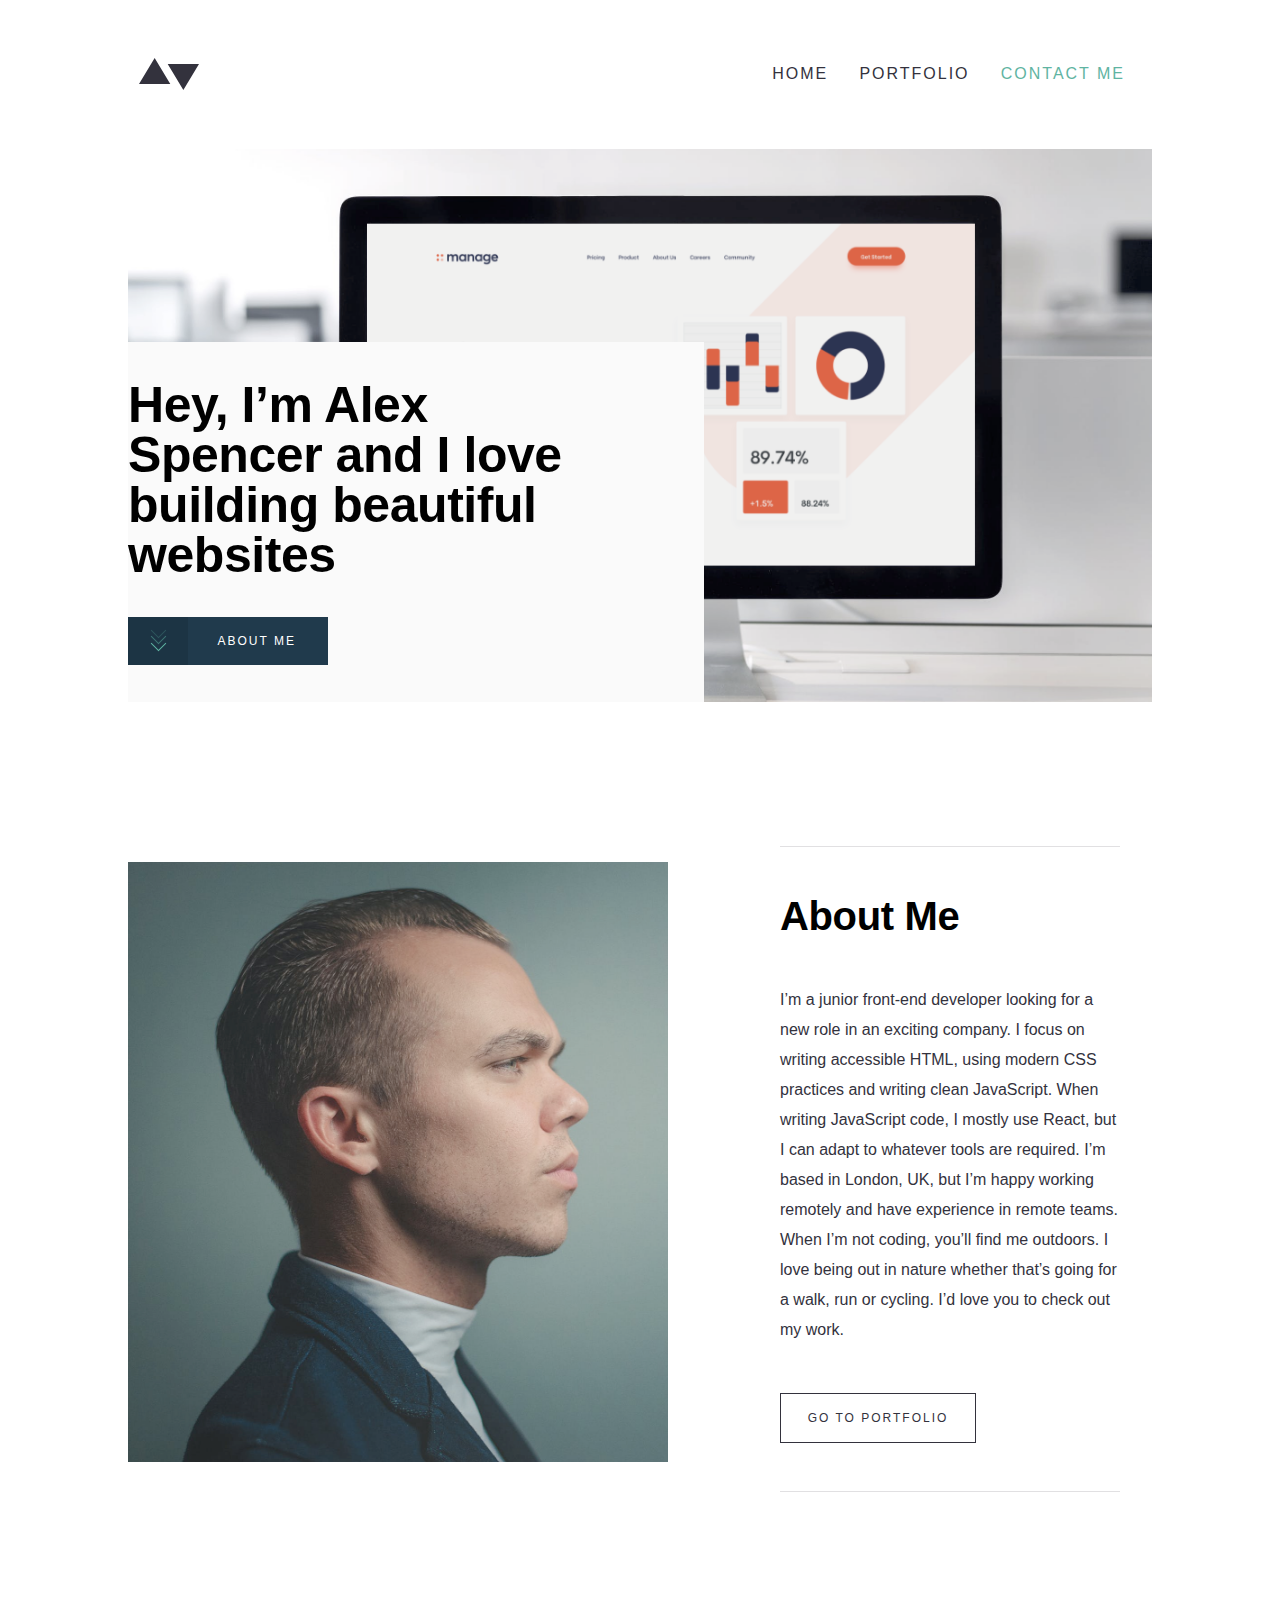
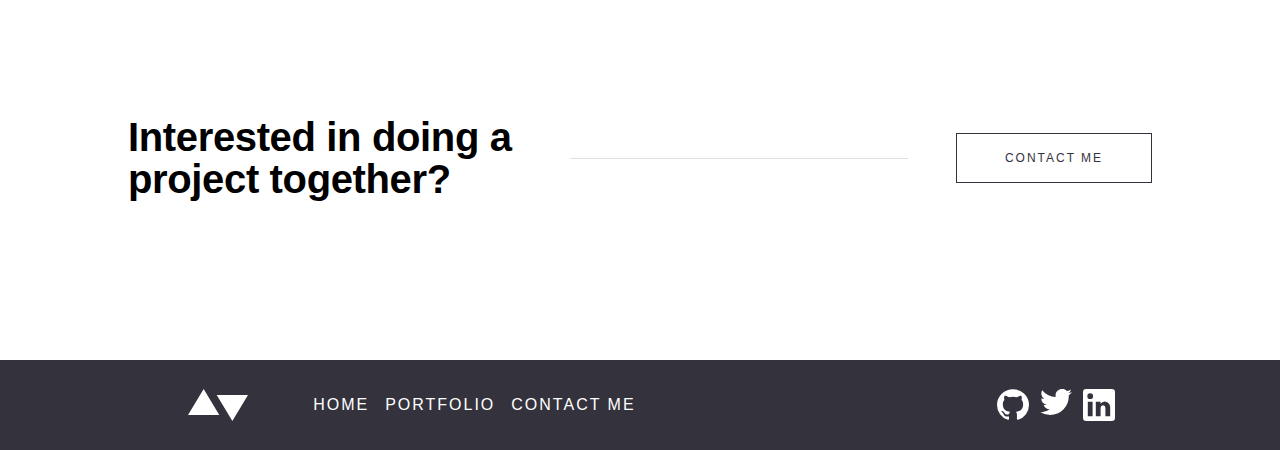
==== commit df42e320: "prod version" ====
--- a/index.html
+++ b/index.html
@@ -13,19 +13,23 @@
     <header>
         <nav>
             <div class="nav-logo"></div>
+            <button class="main-nav__toggler" aria-expanded="false" aria-controls="menu" aria-label="Menu">
+                    <span class="main-nav__bar"></span>
+                    <span class="main-nav__bar"></span>
+                    <span class="main-nav__bar"></span>
+                </button>
             <ul class="menu-list">
                 <li class="menu-items">
-                    <a href="index.html" class="active" rel="noreferrer" rel="noopener">Home</a>
+                    <a rel="noreferrer" rel="noopener" href="index.html">Home</a>
                 </li>
                 <li class="menu-items">
-                    <a href="portofolio.html" rel="noreferrer" rel="noopener">Portfolio</a>
+                    <a rel="noreferrer" rel="noopener" href="portofolio.html">Portfolio</a>
                 </li>
                 <li class="menu-items">
-                    <a href="contact.html" rel="noreferrer" rel="noopener">Contact me</a>
+                    <a rel="noreferrer" rel="noopener" href="contact.html" class="active">Contact me</a>
                 </li>
             </ul>
         </nav>
-
 
         <section class="hero">
             <div class="hero_container">
@@ -55,7 +59,6 @@
         <div class="about_picture">
             <figure>
                 <img srcset="ressources/img/Home/about_pic.png 1x, ressources/img/Home/about_pic_crop.png 1.5x ,ressources/img/Home/about_pic_2x.png 2x" src="ressources/img/Home/about_pic_2x.png" alt="A photo of me" loading="lazy">
-                <!-- <img src="ressources/img/Home/about_pic_2x.png" alt="A photo of me"> -->
             </figure>
         </div>
         <div class="about_content">
@@ -100,10 +103,7 @@
             </a>
         </section>
     </footer>
+    <script src="/js/app.js"></script>
 </body>
 
-
-
-<script src="/js/app.js"></script>
-
 </html>--- a/scss/main.css
+++ b/scss/main.css
@@ -389,16 +389,12 @@
 textarea {
   outline: none;
   background-color: rgba(51, 50, 61, 0.1);
-  border: none;
+  border: 1px solid rgba(51, 50, 61, 0.1);
 }
 
 textarea:valid,
 input:valid {
   border: 1px solid #5FB4A2;
-}
-
-[required] {
-  border: 1px solid #F43030;
 }
 
 .required {
@@ -407,9 +403,21 @@
   visibility: visible;
 }
 
-input:invalid + p::before,
-textarea:invalid + p::before {
+input:invalid:focus,
+textarea:invalid:focus {
+  border: 1px solid #F43030;
+}
+
+input + p::before,
+textarea + p::before {
+  content: 'This field is valid';
+  visibility: hidden;
+}
+
+input:invalid:focus + p::before,
+textarea:invalid:focus + p::before {
   content: 'This field is required';
+  visibility: visible;
   color: red;
 }
 
@@ -837,6 +845,12 @@
   }
 }
 
+@media (max-width: 700px) {
+  .manage_content_container .manage_content {
+    width: inherit;
+  }
+}
+
 .manage_content_container .manage_content h2 {
   margin: 5rem 0 3rem 0;
 }
@@ -875,54 +889,67 @@
 
 @media (max-width: 700px) {
   .manage_content_container .manage_content_desc {
+    width: inherit;
+    -webkit-box-align: left;
+        -ms-flex-align: left;
+            align-items: left;
+  }
+}
+
+.manage_content_container .manage_content_desc h3 {
+  margin: 4rem 0;
+}
+
+@media (max-width: 700px) {
+  .manage_content_container .manage_content_desc h3 {
+    text-align: left;
+  }
+}
+
+.manage_content_container .manage_content_desc span {
+  text-decoration: underline;
+}
+
+.manage_content_container .manage_content_desc img {
+  margin-top: 1rem;
+  max-width: 100%;
+}
+
+.bookmark_header {
+  display: -webkit-box;
+  display: -ms-flexbox;
+  display: flex;
+  -webkit-box-pack: center;
+      -ms-flex-pack: center;
+          justify-content: center;
+}
+
+.bookmark_header img {
+  max-width: 85%;
+}
+
+@media (max-width: 700px) {
+  .bookmark_header img {
+    max-width: 80vw;
+  }
+}
+
+.bookmark_content_container {
+  display: -webkit-box;
+  display: -ms-flexbox;
+  display: flex;
+}
+
+@media (max-width: 700px) {
+  .bookmark_content_container {
+    -webkit-box-orient: vertical;
+    -webkit-box-direction: normal;
+        -ms-flex-direction: column;
+            flex-direction: column;
     -webkit-box-align: center;
         -ms-flex-align: center;
             align-items: center;
   }
-}
-
-.manage_content_container .manage_content_desc h3 {
-  margin: 4rem 0;
-}
-
-@media (max-width: 700px) {
-  .manage_content_container .manage_content_desc h3 {
-    text-align: center;
-  }
-}
-
-.manage_content_container .manage_content_desc span {
-  text-decoration: underline;
-}
-
-.manage_content_container .manage_content_desc img {
-  margin-top: 1rem;
-  max-width: 100%;
-}
-
-@media (max-width: 700px) {
-  .manage_content_container .manage_content_desc img {
-    max-width: 70vw;
-  }
-}
-
-.bookmark_header {
-  display: -webkit-box;
-  display: -ms-flexbox;
-  display: flex;
-  -webkit-box-pack: center;
-      -ms-flex-pack: center;
-          justify-content: center;
-}
-
-.bookmark_header img {
-  width: 85%;
-}
-
-.bookmark_content_container {
-  display: -webkit-box;
-  display: -ms-flexbox;
-  display: flex;
 }
 
 .bookmark_content_container .bookmark_content {
@@ -931,6 +958,19 @@
   margin-top: 8rem;
 }
 
+@media (max-width: 992px) {
+  .bookmark_content_container .bookmark_content {
+    margin-top: 0;
+    padding: 0 !important;
+  }
+}
+
+@media (max-width: 700px) {
+  .bookmark_content_container .bookmark_content {
+    width: inherit;
+  }
+}
+
 .bookmark_content_container .bookmark_content h2 {
   margin: 5rem 0 3rem 0;
 }
@@ -959,17 +999,40 @@
           flex-direction: column;
 }
 
+@media (max-width: 992px) {
+  .bookmark_content_container .bookmark_content_desc {
+    margin-top: 0;
+    margin-left: 2rem;
+    padding: 0 !important;
+  }
+}
+
+@media (max-width: 700px) {
+  .bookmark_content_container .bookmark_content_desc {
+    width: inherit;
+    -webkit-box-align: left;
+        -ms-flex-align: left;
+            align-items: left;
+  }
+}
+
 .bookmark_content_container .bookmark_content_desc h3 {
   margin: 4rem 0;
 }
 
+@media (max-width: 700px) {
+  .bookmark_content_container .bookmark_content_desc h3 {
+    text-align: left;
+  }
+}
+
 .bookmark_content_container .bookmark_content_desc span {
   text-decoration: underline;
 }
 
 .bookmark_content_container .bookmark_content_desc img {
   margin-top: 1rem;
-  width: 100%;
+  max-width: 100%;
 }
 
 .insure_header {
@@ -982,13 +1045,31 @@
 }
 
 .insure_header img {
-  width: 85%;
+  max-width: 85%;
+}
+
+@media (max-width: 700px) {
+  .insure_header img {
+    max-width: 80vw;
+  }
 }
 
 .insure_content_container {
   display: -webkit-box;
   display: -ms-flexbox;
   display: flex;
+}
+
+@media (max-width: 700px) {
+  .insure_content_container {
+    -webkit-box-orient: vertical;
+    -webkit-box-direction: normal;
+        -ms-flex-direction: column;
+            flex-direction: column;
+    -webkit-box-align: center;
+        -ms-flex-align: center;
+            align-items: center;
+  }
 }
 
 .insure_content_container .insure_content {
@@ -997,6 +1078,19 @@
   margin-top: 8rem;
 }
 
+@media (max-width: 992px) {
+  .insure_content_container .insure_content {
+    margin-top: 0;
+    padding: 0 !important;
+  }
+}
+
+@media (max-width: 700px) {
+  .insure_content_container .insure_content {
+    width: inherit;
+  }
+}
+
 .insure_content_container .insure_content h2 {
   margin: 5rem 0 3rem 0;
 }
@@ -1025,17 +1119,40 @@
           flex-direction: column;
 }
 
+@media (max-width: 992px) {
+  .insure_content_container .insure_content_desc {
+    margin-top: 0;
+    margin-left: 2rem;
+    padding: 0 !important;
+  }
+}
+
+@media (max-width: 700px) {
+  .insure_content_container .insure_content_desc {
+    width: inherit;
+    -webkit-box-align: left;
+        -ms-flex-align: left;
+            align-items: left;
+  }
+}
+
 .insure_content_container .insure_content_desc h3 {
   margin: 4rem 0;
 }
 
+@media (max-width: 700px) {
+  .insure_content_container .insure_content_desc h3 {
+    text-align: left;
+  }
+}
+
 .insure_content_container .insure_content_desc span {
   text-decoration: underline;
 }
 
 .insure_content_container .insure_content_desc img {
   margin-top: 1rem;
-  width: 100%;
+  max-width: 100%;
 }
 
 .fylo_header {
@@ -1048,13 +1165,31 @@
 }
 
 .fylo_header img {
-  width: 85%;
+  max-width: 85%;
+}
+
+@media (max-width: 700px) {
+  .fylo_header img {
+    max-width: 80vw;
+  }
 }
 
 .fylo_content_container {
   display: -webkit-box;
   display: -ms-flexbox;
   display: flex;
+}
+
+@media (max-width: 700px) {
+  .fylo_content_container {
+    -webkit-box-orient: vertical;
+    -webkit-box-direction: normal;
+        -ms-flex-direction: column;
+            flex-direction: column;
+    -webkit-box-align: center;
+        -ms-flex-align: center;
+            align-items: center;
+  }
 }
 
 .fylo_content_container .fylo_content {
@@ -1063,6 +1198,19 @@
   margin-top: 8rem;
 }
 
+@media (max-width: 992px) {
+  .fylo_content_container .fylo_content {
+    margin-top: 0;
+    padding: 0 !important;
+  }
+}
+
+@media (max-width: 700px) {
+  .fylo_content_container .fylo_content {
+    width: inherit;
+  }
+}
+
 .fylo_content_container .fylo_content h2 {
   margin: 5rem 0 3rem 0;
 }
@@ -1091,17 +1239,40 @@
           flex-direction: column;
 }
 
+@media (max-width: 992px) {
+  .fylo_content_container .fylo_content_desc {
+    margin-top: 0;
+    margin-left: 2rem;
+    padding: 0 !important;
+  }
+}
+
+@media (max-width: 700px) {
+  .fylo_content_container .fylo_content_desc {
+    width: inherit;
+    -webkit-box-align: left;
+        -ms-flex-align: left;
+            align-items: left;
+  }
+}
+
 .fylo_content_container .fylo_content_desc h3 {
   margin: 4rem 0;
 }
 
+@media (max-width: 700px) {
+  .fylo_content_container .fylo_content_desc h3 {
+    text-align: left;
+  }
+}
+
 .fylo_content_container .fylo_content_desc span {
   text-decoration: underline;
 }
 
 .fylo_content_container .fylo_content_desc img {
   margin-top: 1rem;
-  width: 100%;
+  max-width: 100%;
 }
 
 .contact_content_container {
@@ -1117,6 +1288,15 @@
   padding: 3rem 0rem;
 }
 
+@media (max-width: 780px) {
+  .contact_content_container {
+    -webkit-box-orient: vertical;
+    -webkit-box-direction: normal;
+        -ms-flex-direction: column;
+            flex-direction: column;
+  }
+}
+
 .contact_content_container h2 {
   padding: 2rem 0rem;
 }
@@ -1132,12 +1312,24 @@
   width: 50%;
 }
 
+@media (max-width: 780px) {
+  .contact_content_container .contact_content_desc {
+    width: inherit;
+  }
+}
+
 .contact_content_container .contact_content_desc p {
   padding: 2rem 1rem;
 }
 
+@media (max-width: 780px) {
+  .contact_content_container .contact_content_desc p {
+    padding: 2rem 0;
+  }
+}
+
 .contact_content_container .contact_content_desc .social_wrapper {
-  width: 25%;
+  width: 40%;
   display: -webkit-box;
   display: -ms-flexbox;
   display: flex;
@@ -1145,6 +1337,24 @@
       -ms-flex-pack: space-evenly;
           justify-content: space-evenly;
   padding: 1rem .5rem;
+}
+
+@media (max-width: 780px) {
+  .contact_content_container .contact_content_desc .social_wrapper {
+    width: 50%;
+    -webkit-box-pack: justify;
+        -ms-flex-pack: justify;
+            justify-content: space-between;
+  }
+}
+
+@media (max-width: 700px) {
+  .contact_content_container .contact_content_desc .social_wrapper {
+    width: 70%;
+    -webkit-box-pack: justify;
+        -ms-flex-pack: justify;
+            justify-content: space-between;
+  }
 }
 
 .contact_content_container .contact_content_desc .social_wrapper a {
@@ -1174,6 +1384,15 @@
   margin-bottom: 8rem;
 }
 
+@media (max-width: 780px) {
+  .contact_me_container {
+    -webkit-box-orient: vertical;
+    -webkit-box-direction: normal;
+        -ms-flex-direction: column;
+            flex-direction: column;
+  }
+}
+
 .contact_me_container .contact_form_wrapper {
   width: 50%;
   display: -webkit-box;
@@ -1182,6 +1401,16 @@
   -webkit-box-pack: center;
       -ms-flex-pack: center;
           justify-content: center;
+}
+
+@media (max-width: 780px) {
+  .contact_me_container .contact_form_wrapper {
+    margin-top: 3rem;
+    width: inherit;
+    -webkit-box-pack: start;
+        -ms-flex-pack: start;
+            justify-content: start;
+  }
 }
 
 .contact_me_container .contact_form_wrapper form {
@@ -1195,7 +1424,7 @@
 }
 
 .contact_me_container .contact_form_wrapper form label {
-  width: 30vw;
+  width: 35vw;
   display: -webkit-box;
   display: -ms-flexbox;
   display: flex;
@@ -1205,6 +1434,12 @@
           flex-direction: column;
 }
 
+@media (max-width: 780px) {
+  .contact_me_container .contact_form_wrapper form label {
+    width: 70vw;
+  }
+}
+
 .contact_me_container .contact_form_wrapper form .input {
   height: 8vh;
   padding: 1rem;
@@ -1219,6 +1454,7 @@
 }
 
 nav {
+  position: relative;
   width: 100%;
   height: 9.3rem;
   background-color: transparent;
@@ -1240,6 +1476,15 @@
   background-repeat: no-repeat;
 }
 
+nav .main-nav__toggler {
+  display: -ms-grid;
+  display: grid;
+  gap: .5rem;
+  padding: 0;
+  border: 0;
+  background-color: transparent;
+}
+
 nav .menu-list {
   width: 30%;
   display: -webkit-box;
@@ -1251,6 +1496,91 @@
 
 .active {
   color: #5FB4A2;
+}
+
+@media (max-width: 992px) {
+  .menu-list {
+    width: 50% !important;
+    z-index: 1;
+  }
+  .menu-items {
+    margin: 0 1rem;
+  }
+}
+
+@media (max-width: 780px) {
+  .menu-list {
+    position: absolute;
+    top: calc(100% + 3.6rem);
+    right: 0;
+    display: block;
+    width: 60% !important;
+    padding: 4rem;
+    background-color: #33323D;
+    color: white;
+    -webkit-transition: .3s;
+    transition: .3s;
+    -webkit-transform: translateX(-300%);
+            transform: translateX(-300%);
+    -webkit-box-orient: vertical;
+    -webkit-box-direction: normal;
+        -ms-flex-direction: column;
+            flex-direction: column;
+  }
+  .menu-items {
+    color: white;
+  }
+  .menu-items:hover {
+    background-color: #5FB4A2;
+  }
+  .menu-items > a {
+    display: block;
+    padding: 1.6rem 2rem;
+    color: currentColor;
+    text-decoration: none;
+    -webkit-transition: .3s;
+    transition: .3s;
+  }
+  .menu-items > a:hover {
+    color: white;
+  }
+  .main-nav__bar {
+    width: 2.5rem;
+    height: 0.2rem;
+    background-color: #33323D;
+    -webkit-transition: .3s;
+    transition: .3s;
+  }
+  .main-nav__toggler[aria-expanded="true"] .main-nav__bar:first-child {
+    -webkit-transform: rotate(38deg);
+            transform: rotate(38deg);
+  }
+  .main-nav__toggler[aria-expanded="true"] .main-nav__bar:not(:first-child):not(:last-child) {
+    opacity: 0;
+  }
+  .main-nav__toggler[aria-expanded="true"] .main-nav__bar:last-child {
+    -webkit-transform: rotate(-38deg);
+            transform: rotate(-38deg);
+  }
+  .main-nav__bar:first-child {
+    -webkit-transform-origin: left top;
+            transform-origin: left top;
+  }
+  .main-nav__bar:last-child {
+    -webkit-transform-origin: left bottom;
+            transform-origin: left bottom;
+  }
+  .main-nav__toggler[aria-expanded="true"] + .menu-list {
+    -webkit-transform: translateX(0);
+            transform: translateX(0);
+  }
+}
+
+@media (max-width: 400px) {
+  .menu-list {
+    text-align: center;
+    width: 100% !important;
+  }
 }
 
 .navigation_projects_container {
@@ -1312,17 +1642,17 @@
   }
 }
 
+@media (max-width: 400px) {
+  .navigation_projects_container .previous_wrapper {
+    margin-left: -2rem;
+  }
+}
+
 .navigation_projects_container .next_wrapper {
   -webkit-box-pack: end;
       -ms-flex-pack: end;
           justify-content: flex-end;
   border-left: 1px solid rgba(51, 50, 61, 0.15);
-}
-
-@media (max-width: 350px) {
-  .navigation_projects_container .next_wrapper {
-    margin-left: -2rem;
-  }
 }
 
 footer {
